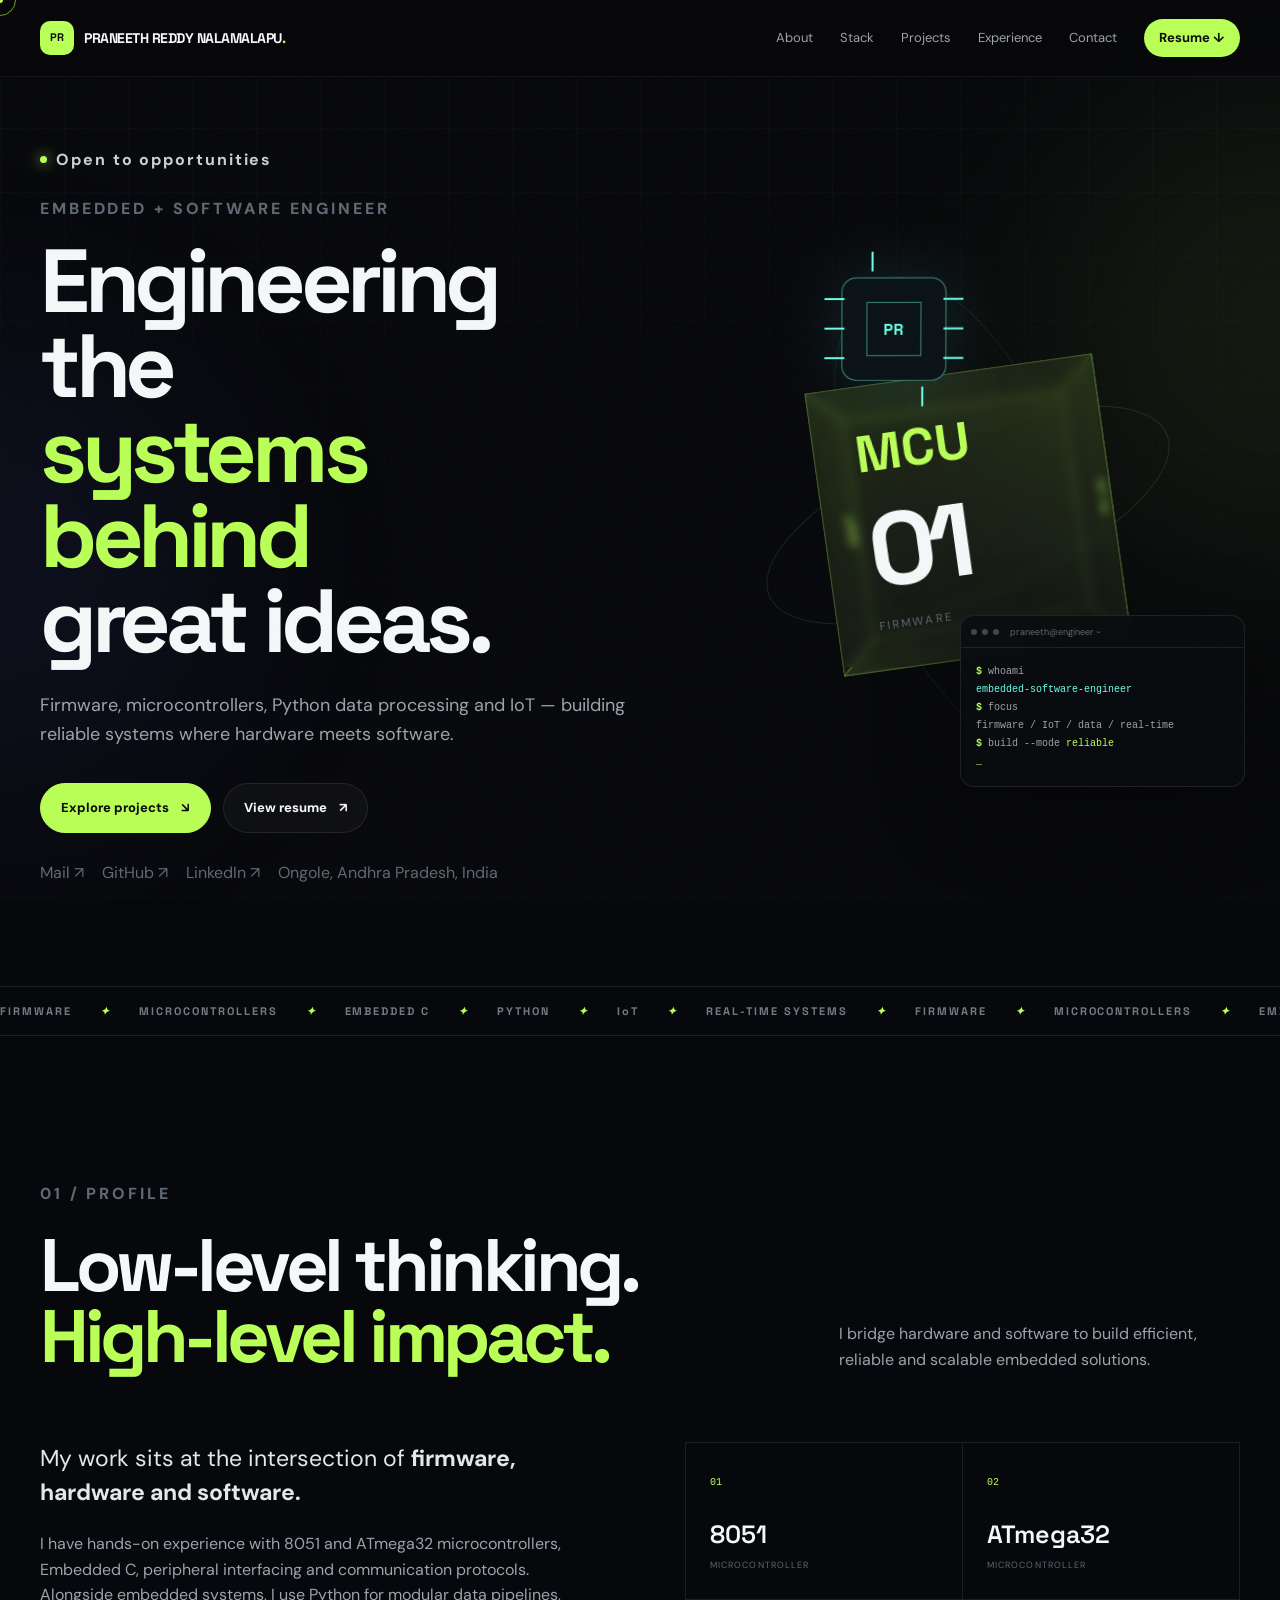
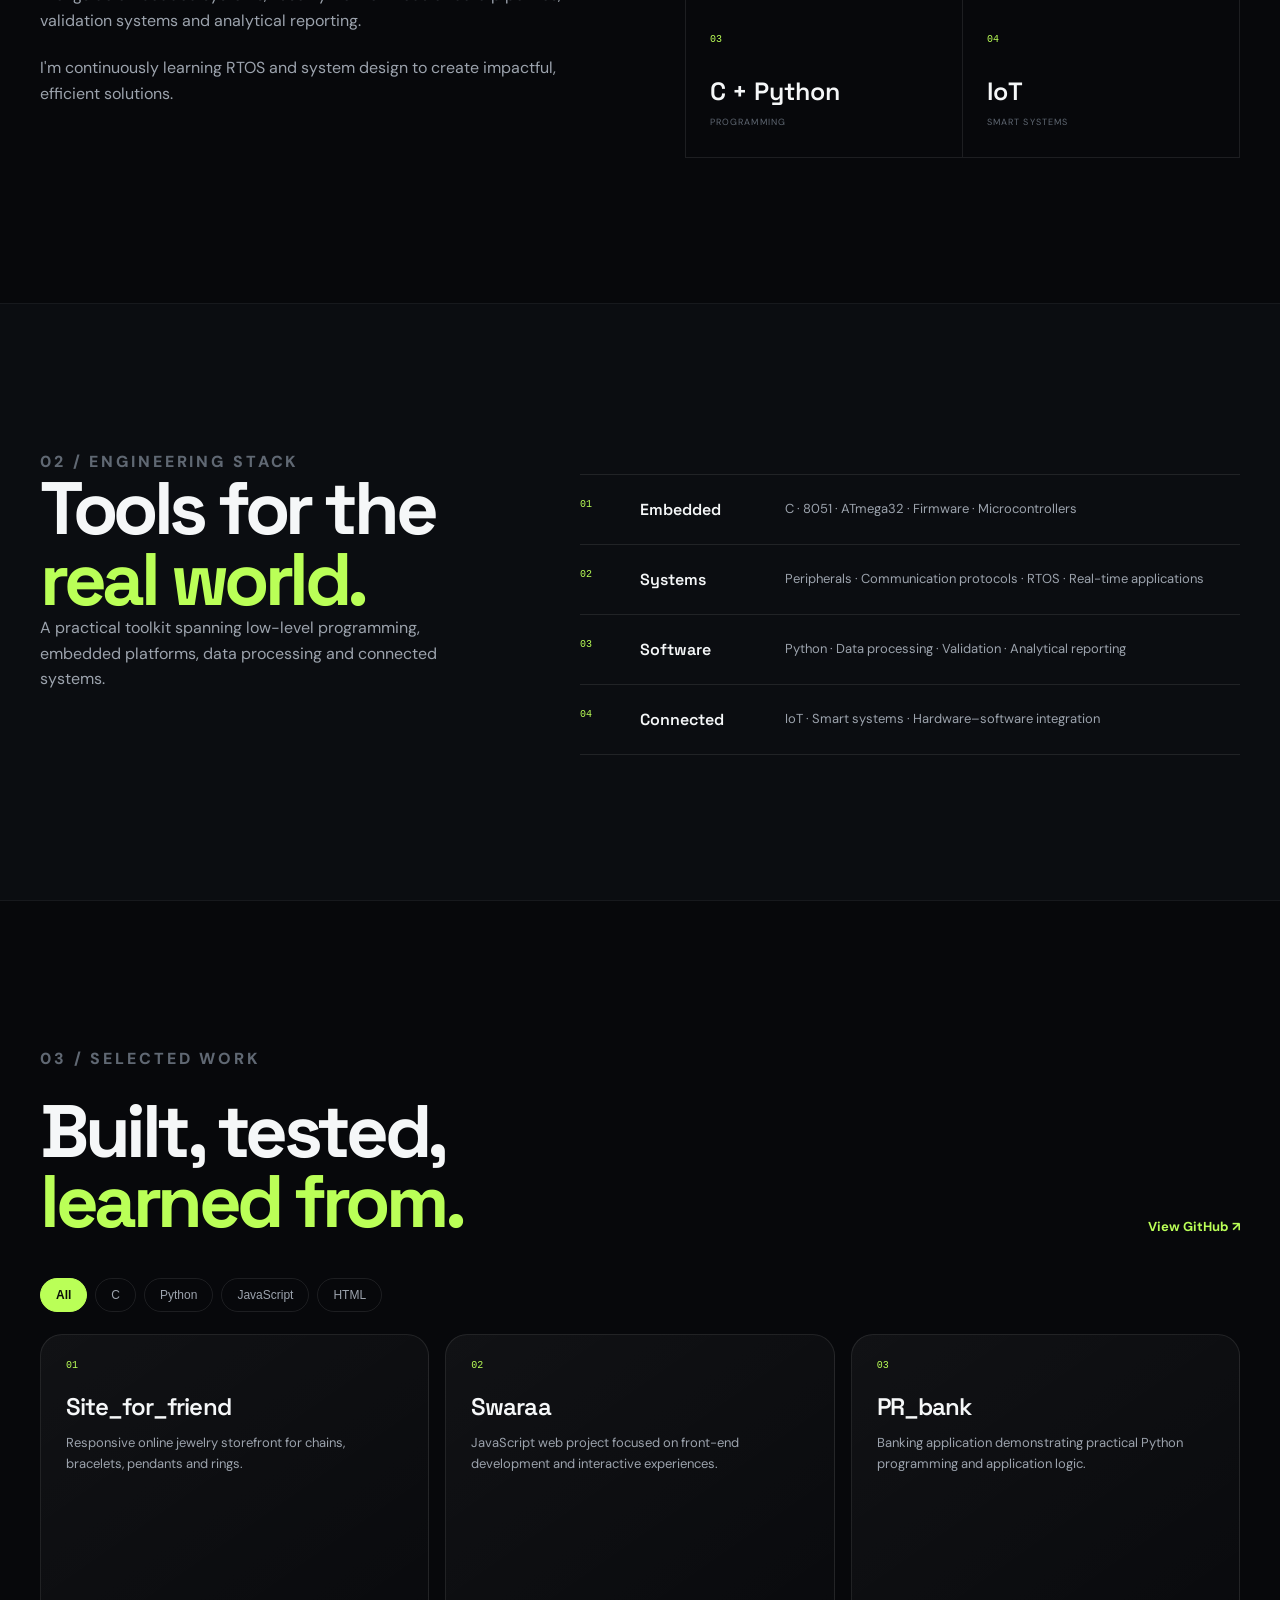
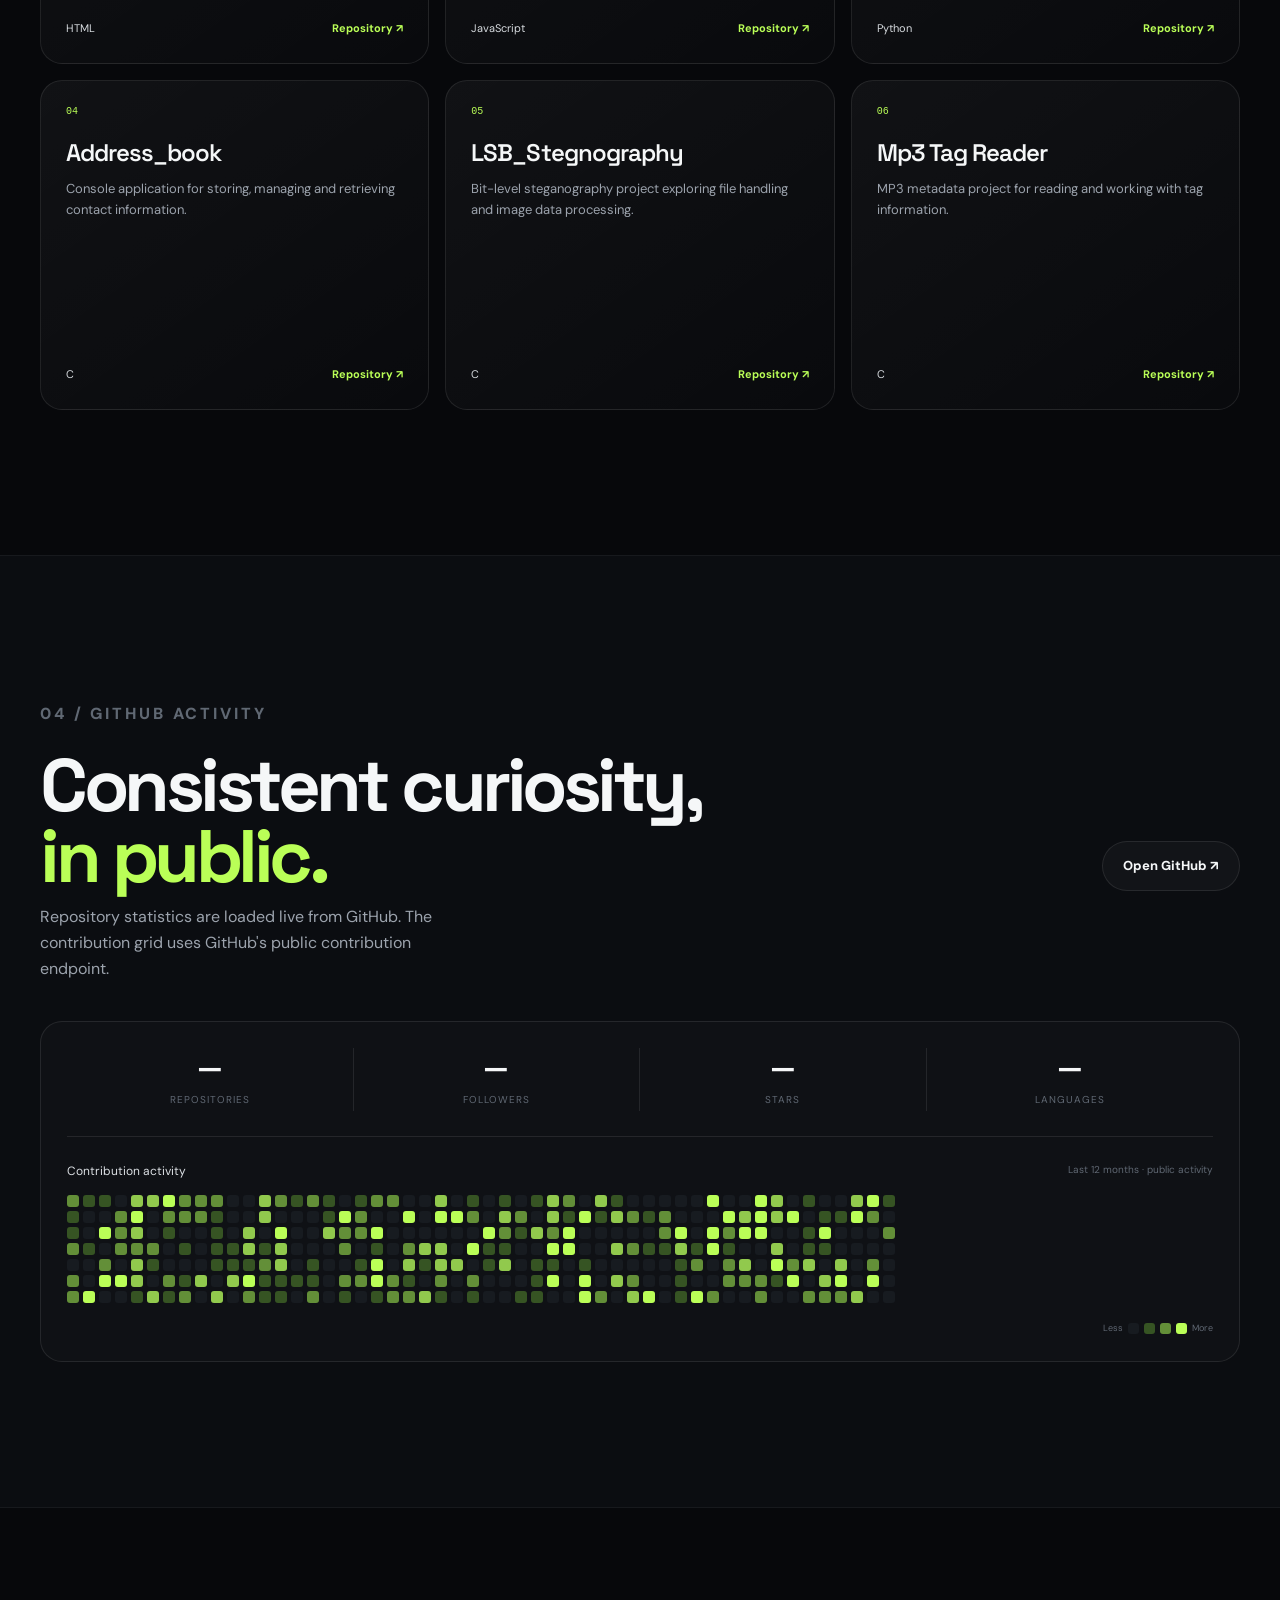
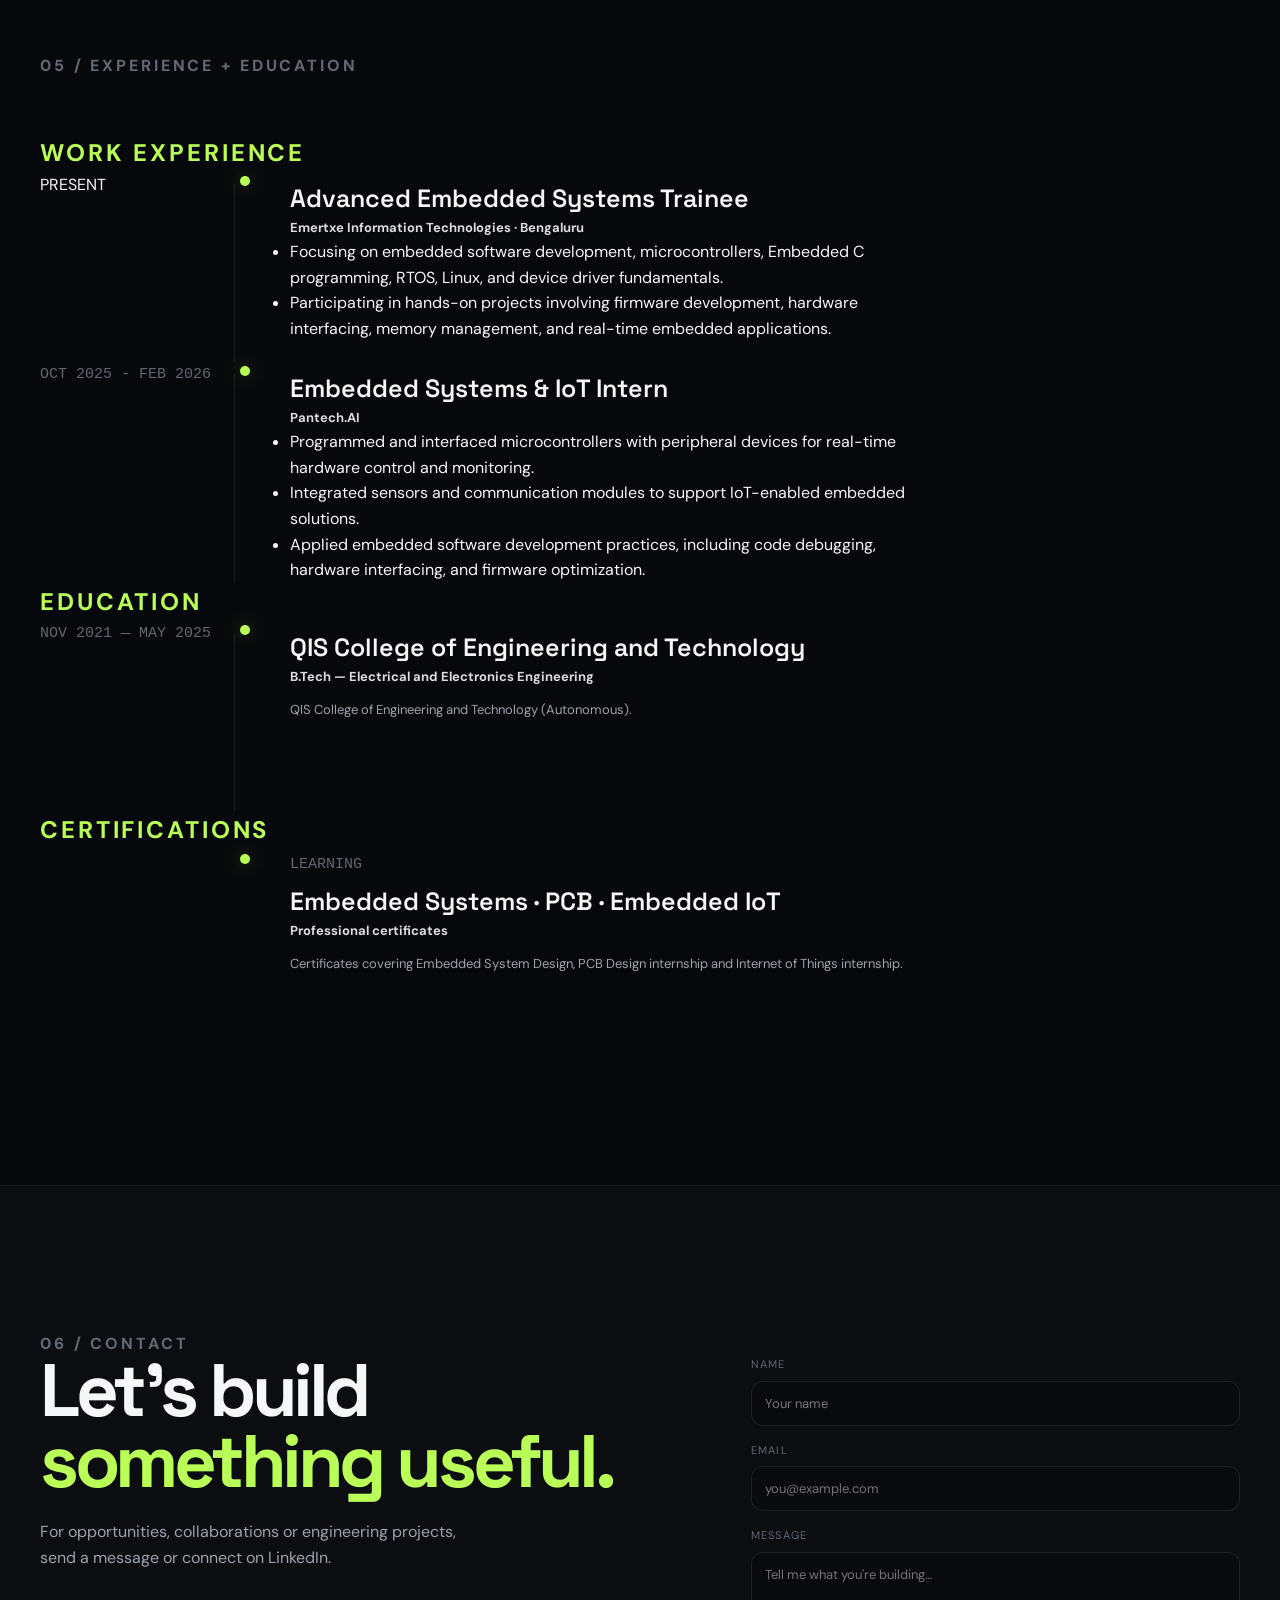
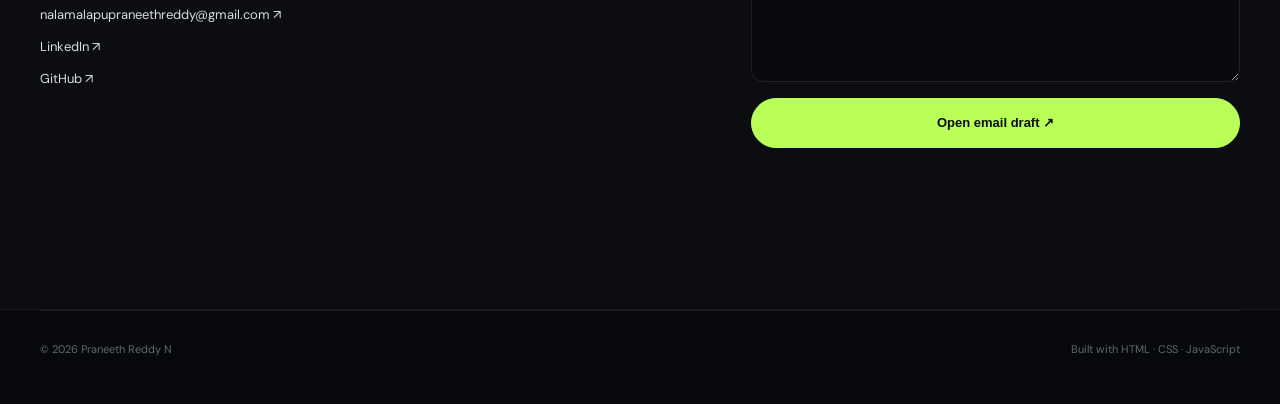
==== index.html @ 7404ae26 "Add files via upload" ====
<!doctype html>
<html lang="en">
<head>
<meta charset="utf-8"><meta name="viewport" content="width=device-width,initial-scale=1">
<meta name="description" content="Praneeth Reddy N — Embedded + Software Engineer portfolio.">
<title>Praneeth Reddy N — Embedded + Software Engineer</title>
<link rel="preconnect" href="https://fonts.googleapis.com"><link rel="preconnect" href="https://fonts.gstatic.com" crossorigin>
<link href="https://fonts.googleapis.com/css2?family=DM+Sans:wght@400;500;600;700&family=Space+Grotesk:wght@400;500;600;700&display=swap" rel="stylesheet">
<link rel="stylesheet" href="style.css">
</head>
<body>
<div id="cursor" class="cursor"></div><div id="cursor-ring" class="cursor-ring"></div><div class="noise"></div><div class="grid-bg"></div>
<div class="ambient ambient-a"></div><div class="ambient ambient-b"></div>
<header class="header"><nav class="nav shell">
<a class="logo magnetic" href="#home"><span>PR</span><b>PRANEETH REDDY NALAMALAPU<span>.</span></b></a>
<button class="menu-btn" aria-label="Toggle navigation">☰</button>
<div class="nav-links"><a href="#about">About</a><a href="#stack">Stack</a><a href="#projects">Projects</a><a href="#experience">Experience</a><a href="#contact">Contact</a><a class="nav-resume magnetic" href="praneeth_Embedded_Software_engineer_resume.pdf" download>Resume ↓</a></div>
</nav></header>

<main id="home">
<section class="hero shell">
<div class="hero-copy">
<div class="availability">
    <i></i> Open to opportunities
</div>
<div class="eyebrow">EMBEDDED + SOFTWARE ENGINEER</div>
<h1>Engineering the<br><span>systems behind</span><br>great ideas.</h1>
<p class="hero-intro">Firmware, microcontrollers, Python data processing and IoT — building reliable systems where hardware meets software.</p>
<div class="hero-actions"><a href="#projects" class="button primary magnetic">Explore projects <b>↘</b></a><a href="resume.html" class="button secondary magnetic">View resume <b>↗</b></a></div>
<div class="hero-links"><a href="mailto:praneeth.nalamalapu@gmail.com">Mail ↗</a><a href="https://github.com/praneethnalamalapu-afk" target="_blank">GitHub ↗</a><a href="https://www.linkedin.com/in/praneeth-reddy-n/" target="_blank">LinkedIn ↗</a><span>Ongole, Andhra Pradesh, India</span></div>
</div>
<div class="hero-visual"><div class="orbit orbit-1"></div><div class="orbit orbit-2"></div>
<div class="scene"><div class="cube">
<div class="face front"><span>MCU</span><strong>01</strong><small>FIRMWARE</small></div><div class="face back"></div><div class="face right"><span>C</span></div><div class="face left"><span>IoT</span></div><div class="face top"></div><div class="face bottom"></div>
</div><div class="chip"><div class="chip-core">PR</div><i></i><i></i><i></i><i></i><i></i><i></i><i></i><i></i></div></div>
<div class="terminal"><div class="terminal-head"><span></span><span></span><span></span><label>praneeth@engineer ~</label></div><div class="terminal-body"><p><b>$</b> whoami</p><p class="accent">embedded-software-engineer</p><p><b>$</b> focus</p><p>firmware / IoT / data / real-time</p><p><b>$</b> build --mode <span>reliable</span></p><div class="terminal-cursor">_</div></div></div>
</div></section>

<div class="ticker"><div class="ticker-track"><span>FIRMWARE</span><i>✦</i><span>MICROCONTROLLERS</span><i>✦</i><span>EMBEDDED C</span><i>✦</i><span>PYTHON</span><i>✦</i><span>IoT</span><i>✦</i><span>REAL-TIME SYSTEMS</span><i>✦</i><span>FIRMWARE</span><i>✦</i><span>MICROCONTROLLERS</span><i>✦</i><span>EMBEDDED C</span><i>✦</i></div></div>

<section id="about" class="section shell"><div class="section-label">01 / PROFILE</div>
<div class="split-heading"><h2>Low-level thinking.<br><em>High-level impact.</em></h2><p>I bridge hardware and software to build efficient, reliable and scalable embedded solutions.</p></div>
<div class="about-grid"><div class="about-text"><p class="big">My work sits at the intersection of <strong>firmware, hardware and software.</strong></p>
<p>I have hands-on experience with 8051 and ATmega32 microcontrollers, Embedded C, peripheral interfacing and communication protocols. Alongside embedded systems, I use Python for modular data pipelines, validation systems and analytical reporting.</p>
<p>I'm continuously learning RTOS and system design to create impactful, efficient solutions.</p></div>
<div class="fact-grid"><div><span>01</span><strong>8051</strong><small>MICROCONTROLLER</small></div><div><span>02</span><strong>ATmega32</strong><small>MICROCONTROLLER</small></div><div><span>03</span><strong>C + Python</strong><small>PROGRAMMING</small></div><div><span>04</span><strong>IoT</strong><small>SMART SYSTEMS</small></div></div></div></section>

<section id="stack" class="section dark"><div class="shell"><div class="section-label">02 / ENGINEERING STACK</div>
<div class="stack-grid"><div class="stack-copy"><h2>Tools for the<br><em>real world.</em></h2><p>A practical toolkit spanning low-level programming, embedded platforms, data processing and connected systems.</p></div>
<div class="stack-list"><div><span>01</span><b>Embedded</b><p>C · 8051 · ATmega32 · Firmware · Microcontrollers</p></div><div><span>02</span><b>Systems</b><p>Peripherals · Communication protocols · RTOS · Real-time applications</p></div><div><span>03</span><b>Software</b><p>Python · Data processing · Validation · Analytical reporting</p></div><div><span>04</span><b>Connected</b><p>IoT · Smart systems · Hardware–software integration</p></div></div></div></div></section>

<section id="projects" class="section shell"><div class="section-label">03 / SELECTED WORK</div>
<div class="project-head"><h2>Built, tested,<br><em>learned from.</em></h2><a href="https://github.com/praneethnalamalapu-afk?tab=repositories" target="_blank" class="text-link">View GitHub ↗</a></div>
<div class="filters" role="tablist"><button class="filter active" data-filter="all">All</button><button class="filter" data-filter="C">C</button><button class="filter" data-filter="Python">Python</button><button class="filter" data-filter="JavaScript">JavaScript</button><button class="filter" data-filter="HTML">HTML</button></div>
<div id="projects-grid" class="projects-grid"></div></section>

<section id="github" class="section dark"><div class="shell"><div class="section-label">04 / GITHUB ACTIVITY</div>
<div class="github-head"><div><h2>Consistent curiosity,<br><em>in public.</em></h2><p>Repository statistics are loaded live from GitHub. The contribution grid uses GitHub's public contribution endpoint.</p></div><a class="button secondary" href="https://github.com/praneethnalamalapu-afk" target="_blank">Open GitHub ↗</a></div>
<div class="github-card"><div class="github-stats"><div><strong id="gh-repos">—</strong><span>Repositories</span></div><div><strong id="gh-followers">—</strong><span>Followers</span></div><div><strong id="gh-stars">—</strong><span>Stars</span></div><div><strong id="gh-languages">—</strong><span>Languages</span></div></div>
<div class="contrib-title"><span>Contribution activity</span><small id="contrib-range">Loading…</small></div><div id="contrib-grid" class="contrib-grid" aria-label="GitHub contribution activity"></div>
<div class="legend"><span>Less</span><i></i><i></i><i></i><i></i><span>More</span></div></div></div></section>

<section id="experience" class="section shell"><div class="section-label">05 / EXPERIENCE + EDUCATION</div><div class="timeline">
    <div class="tag"><h2>WORK EXPERIENCE</h2></div>
    <article class="timeline-item">
          <div class="date">PRESENT</div>
          <div class="timeline-dot"></div>
          <div>
            <h3>Advanced Embedded Systems Trainee</h3>
            <h4>Emertxe Information Technologies <b>· Bengaluru</b></h4>
            <ul>
              <li>Focusing on embedded software development, microcontrollers, Embedded C programming, RTOS, Linux, and device driver fundamentals.</li>
              <li>Participating in hands-on projects involving firmware development, hardware interfacing, memory management, and real-time embedded applications.</li>
            </ul>
          </div>
        </article>

        <article class="timeline-item">
          <div class="time">OCT 2025 - <span>FEB 2026</div>
          <div class="timeline-dot"></div>
          <div>
            <h3>Embedded Systems &amp; IoT Intern</h3>
            <h4>Pantech.AI</h4>
            <ul>
              <li>Programmed and interfaced microcontrollers with peripheral devices for real-time hardware control and monitoring.</li>
              <li>Integrated sensors and communication modules to support IoT-enabled embedded solutions.</li>
              <li>Applied embedded software development practices, including code debugging, hardware interfacing, and firmware optimization.</li>
            </ul>
          </div>
        </article>
<div class="tag"><h2>EDUCATION</h2></div>
<article class="timeline-item"><div class="time">NOV 2021 — MAY 2025</div><div class="timeline-dot"></div><div><span class="tag"></span><h3>QIS College of Engineering and Technology</h3><h4>B.Tech — Electrical and Electronics Engineering</h4><p>QIS College of Engineering and Technology (Autonomous).</p></div></article>
<div class="tag"><h2>CERTIFICATIONS</h2></div>
<article class="timeline-item"><div class="time"></div><div class="timeline-dot"></div><div><span class="time">LEARNING</span><h3>Embedded Systems · PCB · Embedded IoT</h3><h4>Professional certificates</h4><p>Certificates covering Embedded System Design, PCB Design internship and Internet of Things internship.</p></div></article>
</div></section>

<section id="contact" class="section dark contact-section"><div class="shell"><div class="section-label">06 / CONTACT</div>
<div class="contact-grid"><div><h2>Let's build<br><em>something useful.</em></h2><p>For opportunities, collaborations or engineering projects, send a message or connect on LinkedIn.</p>
<div class="contact-links"><a href="mailto:praneeth.nalamalapu@gmail.com">nalamalapupraneethreddy@gmail.com ↗</a><a href="https://www.linkedin.com/in/praneeth-reddy-n/" target="_blank">LinkedIn ↗</a><a href="https://github.com/praneethnalamalapu-afk" target="_blank">GitHub ↗</a></div></div>
<form id="contact-form" class="contact-form"><label>Name<input required name="name" placeholder="Your name"></label><label>Email<input required type="email" name="email" placeholder="you@example.com"></label><label>Message<textarea required name="message" rows="6" placeholder="Tell me what you're building…"></textarea></label><button class="button primary" type="submit">Open email draft ↗</button><p id="form-status" class="form-status"></p></form></div></div></section>
</main>
<footer class="footer shell"><span>© <span id="year"></span> Praneeth Reddy N</span><span>Built with HTML · CSS · JavaScript</span></footer>
<script src="script.js"></script>
</body></html>
---- style.css ----
:root{--bg:#07080b;--panel:#0e1014;--panel2:#12151b;--text:#f5f7f8;--muted:#9ca3ad;--dim:#606873;--line:rgba(255,255,255,.09);--lime:#baff57;--cyan:#6fffe9;--max:1200px}
*{box-sizing:border-box;margin:0;padding:0}html{scroll-behavior:smooth}body{background:var(--bg);color:var(--text);font-family:"DM Sans",sans-serif;line-height:1.6;overflow-x:hidden}a{color:inherit;text-decoration:none}.shell{width:min(var(--max),calc(100% - 48px));margin:auto}.noise{position:fixed;inset:0;z-index:10;pointer-events:none;opacity:.025;background-image:url("data:image/svg+xml,%3Csvg xmlns='http://www.w3.org/2000/svg' width='180' height='180'%3E%3Cfilter id='n'%3E%3CfeTurbulence type='fractalNoise' baseFrequency='.8' numOctaves='4'/%3E%3C/filter%3E%3Crect width='100%25' height='100%25' filter='url(%23n)'/%3E%3C/svg%3E")}.grid-bg{position:fixed;inset:0;z-index:-3;background-image:linear-gradient(rgba(255,255,255,.025) 1px,transparent 1px),linear-gradient(90deg,rgba(255,255,255,.025) 1px,transparent 1px);background-size:64px 64px;mask-image:linear-gradient(to bottom,#000,transparent 90%)}.ambient{position:fixed;width:480px;height:480px;border-radius:50%;filter:blur(120px);opacity:.07;z-index:-2}.ambient-a{background:var(--lime);right:-240px;top:10%}.ambient-b{background:#5872ff;left:-250px;bottom:10%}
.cursor,.cursor-ring{position:fixed;pointer-events:none;z-index:1000;border-radius:50%;transform:translate(-50%,-50%);display:none}.cursor{width:6px;height:6px;background:var(--lime)}.cursor-ring{width:32px;height:32px;border:1px solid rgba(186,255,87,.6);transition:width .2s,height .2s}.cursor-ring.big{width:58px;height:58px;background:rgba(186,255,87,.06)}
.header{position:fixed;z-index:90;top:0;width:100%;background:rgba(7,8,11,.72);backdrop-filter:blur(18px);border-bottom:1px solid rgba(255,255,255,.06)}.nav{height:76px;display:flex;align-items:center;justify-content:space-between}.logo{display:flex;align-items:center;gap:10px;font-family:"Space Grotesk";letter-spacing:-.03em}.logo span{display:grid;place-items:center;width:34px;height:34px;border-radius:10px;background:var(--lime);color:#0b0d08;font-size:11px;font-weight:800}.logo b{font-size:14px}.logo b span{display:inline;background:none;color:var(--lime);font-size:inherit;width:auto;height:auto}.nav-links{display:flex;align-items:center;gap:27px;color:var(--muted);font-size:13px}.nav-links a:hover{color:var(--text)}.nav-resume{background:var(--lime);color:#0b0d08!important;border-radius:999px;padding:9px 15px;font-weight:700}.menu-btn{display:none;background:none;border:0;color:#fff;font-size:23px}
.hero{min-height:900px;padding-top:145px;padding-bottom:100px;display:grid;grid-template-columns:1.05fr .95fr;gap:55px;align-items:center}.availability{display:inline-flex;align-items:center;gap:9px;color:#cbd1d6;font-size:16px;font-weight:700;letter-spacing:.12em;margin-bottom:24px}.availability i{width:7px;height:7px;border-radius:50%;background:var(--lime);box-shadow:0 0 14px var(--lime)}.eyebrow,.section-label,.tag{font-size:16px;letter-spacing:.18em;font-weight:800;color:var(--dim)}.hero h1,.split-heading h2,.stack-copy h2,.project-head h2,.github-head h2,.contact-grid h2{font-family:"Space Grotesk";line-height:.95;letter-spacing:-.06em}.hero h1{font-size:clamp(55px,7vw,91px);margin-top:17px}.hero h1 span{color:var(--lime)}.hero-intro{max-width:630px;margin-top:27px;color:var(--muted);font-size:18px}.hero-actions{display:flex;gap:12px;margin-top:34px}.button{min-height:50px;padding:0 20px;border-radius:999px;border:1px solid var(--line);display:inline-flex;align-items:center;justify-content:center;gap:12px;font-size:13px;font-weight:800;transition:.2s}.button:hover{transform:translateY(-3px)}.button.primary{background:var(--lime);border-color:var(--lime);color:#0a0d08}.button.secondary{background:rgba(255,255,255,.03)}.hero-links{display:flex;gap:18px;margin-top:27px;color:var(--dim);font-size:16px}.hero-links a:hover{color:var(--lime)}
.hero-visual{height:560px;position:relative;display:grid;place-items:center}.scene{width:340px;height:340px;position:relative;perspective:900px;transform:rotate(-8deg) rotateX(10deg)}.cube{position:absolute;inset:45px;transform-style:preserve-3d;animation:float 7s ease-in-out infinite}.face{position:absolute;width:250px;height:250px;border:1px solid rgba(186,255,87,.28);background:linear-gradient(145deg,rgba(186,255,87,.08),rgba(255,255,255,.015));display:flex;flex-direction:column;justify-content:center;padding:35px;backdrop-filter:blur(4px);box-shadow:inset 0 0 60px rgba(186,255,87,.025)}.front{transform:translateZ(125px)}.back{transform:rotateY(180deg) translateZ(125px)}.right{transform:rotateY(90deg) translateZ(125px)}.left{transform:rotateY(-90deg) translateZ(125px)}.top{transform:rotateX(90deg) translateZ(125px)}.bottom{transform:rotateX(-90deg) translateZ(125px)}.face span{font:700 45px "Space Grotesk";color:var(--lime)}.face strong{font:700 90px "Space Grotesk";letter-spacing:-.08em}.face small{font-size:10px;letter-spacing:.2em;color:var(--dim)}.chip{position:absolute;width:105px;height:105px;border-radius:15px;border:1px solid rgba(111,255,233,.5);background:#0a1215;box-shadow:0 0 70px rgba(111,255,233,.12);display:grid;place-items:center;transform:translate(70px,-80px) rotate(8deg);animation:chipFloat 5s ease-in-out infinite}.chip-core{width:55px;height:55px;border:1px solid rgba(111,255,233,.5);display:grid;place-items:center;font:700 16px "Space Grotesk";color:var(--cyan)}.chip i{position:absolute;width:20px;height:2px;background:var(--cyan)}.chip i:nth-child(2){left:-18px;top:20px}.chip i:nth-child(3){left:-18px;top:50px}.chip i:nth-child(4){left:-18px;top:80px}.chip i:nth-child(5){right:-18px;top:20px}.chip i:nth-child(6){right:-18px;top:50px}.chip i:nth-child(7){right:-18px;top:80px}.chip i:nth-child(8){top:-18px;left:20px;transform:rotate(90deg)}.chip i:nth-child(9){bottom:-18px;left:70px;transform:rotate(90deg)}.orbit{position:absolute;border:1px solid rgba(186,255,87,.12);border-radius:50%;width:430px;height:160px;transform:rotate(-22deg)}.orbit-2{width:500px;height:220px;transform:rotate(70deg);border-color:rgba(111,255,233,.08)}.terminal{position:absolute;right:-5px;bottom:8px;width:285px;background:rgba(9,11,14,.88);border:1px solid var(--line);border-radius:14px;box-shadow:0 25px 80px rgba(0,0,0,.4);overflow:hidden;backdrop-filter:blur(15px)}.terminal-head{height:32px;display:flex;align-items:center;gap:5px;padding:0 10px;border-bottom:1px solid var(--line);font-size:9px;color:var(--dim)}.terminal-head span{width:6px;height:6px;border-radius:50%;background:#444}.terminal-head label{margin-left:6px}.terminal-body{padding:15px;font:10px/1.8 ui-monospace,monospace;color:#9aa4aa}.terminal-body b{color:var(--lime)}.terminal-body .accent{color:var(--cyan)}.terminal-body span{color:var(--lime)}.terminal-cursor{color:var(--lime);animation:blink 1s infinite}
.ticker{overflow:hidden;border-block:1px solid var(--line);white-space:nowrap}.ticker-track{display:flex;width:max-content;gap:28px;padding:17px 0;animation:marquee 27s linear infinite;font:700 11px "Space Grotesk";letter-spacing:.18em;color:#747c85}.ticker-track i{color:var(--lime)}
.section{padding:145px 0}.dark{background:#0b0d11;border-block:1px solid rgba(255,255,255,.05)}.split-heading{display:grid;grid-template-columns:1fr .55fr;gap:70px;align-items:end;margin:25px 0 70px}.split-heading h2,.stack-copy h2,.project-head h2,.github-head h2,.contact-grid h2{font-size:clamp(48px,5.8vw,76px)}em{font-style:normal;color:var(--lime)}.split-heading p,.stack-copy p,.github-head p,.contact-grid>div>p{color:var(--muted);max-width:440px}.about-grid{display:grid;grid-template-columns:1fr 1fr;gap:90px}.about-text{max-width:620px;color:var(--muted);font-size:16px}.about-text p{margin-bottom:22px}.about-text .big{font-size:23px;color:#e4e7ea;line-height:1.45}.fact-grid{display:grid;grid-template-columns:1fr 1fr;border-top:1px solid var(--line);border-left:1px solid var(--line)}.fact-grid div{min-height:150px;padding:24px;border-right:1px solid var(--line);border-bottom:1px solid var(--line)}.fact-grid span{color:var(--lime);font:10px ui-monospace,monospace}.fact-grid strong{display:block;font:600 25px "Space Grotesk";margin-top:25px}.fact-grid small{color:var(--dim);font-size:9px;letter-spacing:.12em}
.stack-grid{display:grid;grid-template-columns:.8fr 1.2fr;gap:100px}.stack-list>div{display:grid;grid-template-columns:45px 130px 1fr;gap:15px;align-items:start;padding:24px 0;border-bottom:1px solid var(--line)}.stack-list>div:first-child{border-top:1px solid var(--line)}.stack-list span{color:var(--lime);font:10px ui-monospace,monospace}.stack-list b{font:600 16px "Space Grotesk"}.stack-list p{color:var(--muted);font-size:13px}
.project-head,.github-head{display:flex;justify-content:space-between;align-items:end;gap:30px;margin:25px 0 40px}.text-link{color:var(--lime);font-weight:700;font-size:13px}.filters{display:flex;gap:8px;margin-bottom:22px}.filter{border:1px solid var(--line);background:transparent;color:var(--muted);padding:9px 15px;border-radius:999px;cursor:pointer;font-size:12px}.filter.active,.filter:hover{background:var(--lime);border-color:var(--lime);color:#0a0d08;font-weight:700}.projects-grid{display:grid;grid-template-columns:repeat(3,1fr);gap:16px}.project-card{min-height:330px;border:1px solid var(--line);border-radius:22px;padding:25px;background:linear-gradient(145deg,rgba(255,255,255,.045),rgba(255,255,255,.01));display:flex;flex-direction:column;position:relative;overflow:hidden;transition:.25s}.project-card:before{content:"";position:absolute;width:160px;height:160px;border-radius:50%;background:var(--lime);filter:blur(80px);opacity:0;right:-100px;top:-100px;transition:.3s}.project-card:hover{transform:translateY(-6px);border-color:rgba(186,255,87,.3)}.project-card:hover:before{opacity:.1}.project-card .num{color:var(--lime);font:10px ui-monospace,monospace}.project-card h3{font:600 24px "Space Grotesk";letter-spacing:-.04em;margin-top:20px;text-transform:capitalize}.project-card p{color:var(--muted);font-size:13px;margin-top:11px;flex:1}.project-foot{display:flex;justify-content:space-between;align-items:center;margin-top:24px}.lang{font-size:11px;color:#d8dce0}.repo{color:var(--lime);font-size:11px;font-weight:700}
.github-head{align-items:center}.github-head p{margin-top:12px}.github-card{border:1px solid var(--line);border-radius:22px;padding:26px;background:rgba(255,255,255,.02)}.github-stats{display:grid;grid-template-columns:repeat(4,1fr);border-bottom:1px solid var(--line);padding-bottom:25px;margin-bottom:25px}.github-stats div{text-align:center;border-right:1px solid var(--line)}.github-stats div:last-child{border:0}.github-stats strong{display:block;font:700 29px "Space Grotesk"}.github-stats span{font-size:10px;color:var(--dim);text-transform:uppercase;letter-spacing:.1em}.contrib-title{display:flex;justify-content:space-between;color:#dce0e4;font-size:12px;margin-bottom:14px}.contrib-title small{color:var(--dim)}.contrib-grid{display:grid;grid-auto-flow:column;grid-template-rows:repeat(7,12px);grid-auto-columns:12px;gap:4px;overflow:auto;padding-bottom:5px}.cell{width:12px;height:12px;border-radius:3px;background:#171b20}.cell.l1{background:#365423}.cell.l2{background:#638f38}.cell.l3{background:#91c94d}.cell.l4{background:var(--lime)}.legend{display:flex;justify-content:flex-end;align-items:center;gap:5px;margin-top:13px;color:var(--dim);font-size:9px}.legend i{width:11px;height:11px;border-radius:3px;background:#171b20}.legend i:nth-of-type(2){background:#365423}.legend i:nth-of-type(3){background:#638f38}.legend i:nth-of-type(4){background:var(--lime)}
.timeline{max-width:900px;margin-top:55px}.timeline-item{display:grid;grid-template-columns:180px 30px 1fr;gap:20px;min-height:190px;position:relative}.timeline-item:not(:last-child):after{content:"";position:absolute;left:194px;top:12px;bottom:0;width:1px;background:var(--line)}.time{color:var(--dim);font:15px ui-monospace,monospace;padding-top:4px}.timeline-dot{width:10px;height:10px;border-radius:50%;background:var(--lime);box-shadow:0 0 18px rgba(186,255,87,.35);z-index:1;margin-top:4px}.tag{color:var(--lime)}.timeline-item h3{font:600 25px "Space Grotesk";margin-top:10px}.timeline-item h4{font-size:13px;color:#d9dde1;margin-top:4px}.timeline-item p{color:var(--muted);font-size:13px;max-width:620px;margin-top:12px}
.contact-grid{display:grid;grid-template-columns:1fr .8fr;gap:100px;align-items:start}.contact-grid>div>p{margin-top:22px}.contact-links{display:flex;flex-direction:column;gap:11px;margin-top:35px;color:#d9dde1;font-size:13px}.contact-links a:hover{color:var(--lime)}.contact-form{display:flex;flex-direction:column;gap:16px}.contact-form label{font-size:11px;color:var(--dim);text-transform:uppercase;letter-spacing:.1em}.contact-form input,.contact-form textarea{display:block;width:100%;margin-top:7px;background:#080a0d;border:1px solid var(--line);border-radius:12px;padding:13px;color:#fff;outline:0;font:13px "DM Sans"}.contact-form input:focus,.contact-form textarea:focus{border-color:rgba(186,255,87,.45)}.form-status{font-size:11px;color:var(--lime)}.footer{padding:30px 0 45px;display:flex;justify-content:space-between;color:var(--dim);font-size:11px;border-top:1px solid var(--line)}
@keyframes float{50%{transform:rotateY(18deg) rotateX(-10deg) translateY(-18px)}}@keyframes chipFloat{50%{transform:translate(75px,-98px) rotate(12deg)}}@keyframes marquee{to{transform:translateX(-50%)}}@keyframes blink{50%{opacity:0}}
@media (pointer:fine){.cursor,.cursor-ring{display:block}}@media(max-width:900px){.hero{grid-template-columns:1fr;min-height:auto;padding-top:125px}.hero-visual{margin-top:20px}.about-grid,.stack-grid,.contact-grid{grid-template-columns:1fr;gap:55px}.projects-grid{grid-template-columns:repeat(2,1fr)}.split-heading{grid-template-columns:1fr;gap:25px}.nav-links{gap:16px}}
@media(max-width:680px){.shell{width:calc(100% - 32px)}.menu-btn{display:block}.nav-links{position:fixed;top:76px;left:0;right:0;padding:24px 20px 30px;background:rgba(7,8,11,.98);border-bottom:1px solid var(--line);display:flex;flex-direction:column;align-items:flex-start;transform:translateY(-150%);transition:.3s}.nav-links.open{transform:translateY(0)}.nav-resume{width:100%;text-align:center}.hero h1{font-size:50px}.hero-intro{font-size:16px}.hero-actions{flex-direction:column}.button{width:100%}.hero-visual{height:460px;transform:scale(.8);margin-inline:-45px}.terminal{right:0;bottom:0}.section{padding:95px 0}.projects-grid{grid-template-columns:1fr}.project-head,.github-head{display:block}.project-head .text-link,.github-head .button{display:inline-flex;margin-top:22px}.github-stats{grid-template-columns:repeat(2,1fr);gap:20px}.github-stats div:nth-child(2){border:0}.timeline-item{grid-template-columns:1fr 20px 2fr;gap:10px}.timeline-item:not(:last-child):after{left:calc(100% - 11px)}.timeline-item h3{font-size:20px}.contact-grid{gap:45px}.footer{flex-direction:column;gap:7px}.fact-grid strong{font-size:20px}}

.resume{max-width:900px;padding:70px 0}.resume header{display:flex;justify-content:space-between;gap:30px;align-items:start;border-bottom:1px solid var(--line);padding:30px 0 35px}.resume h1{font:700 58px "Space Grotesk";letter-spacing:-.06em;margin:10px 0}.resume header p{color:var(--muted);max-width:650px}.resume section{padding:28px 0;border-bottom:1px solid var(--line)}.resume section h2{font:700 12px "Space Grotesk";letter-spacing:.16em;color:var(--lime);text-transform:uppercase;margin-bottom:13px}.resume section h3{font:600 20px "Space Grotesk"}.resume section p,.resume li{color:#c7cbd0;font-size:14px}.resume ul{padding-left:18px}@media print{body{background:white;color:#111}.noise,.grid-bg,.ambient,.header,.cursor,.cursor-ring{display:none}.resume{width:90%;padding:20px}.resume header{color:#111}.resume header p,.resume section p,.resume li{color:#333}.resume .text-link,.resume .button{display:none}.resume section{border-color:#ddd}.resume section h2{color:#222}}
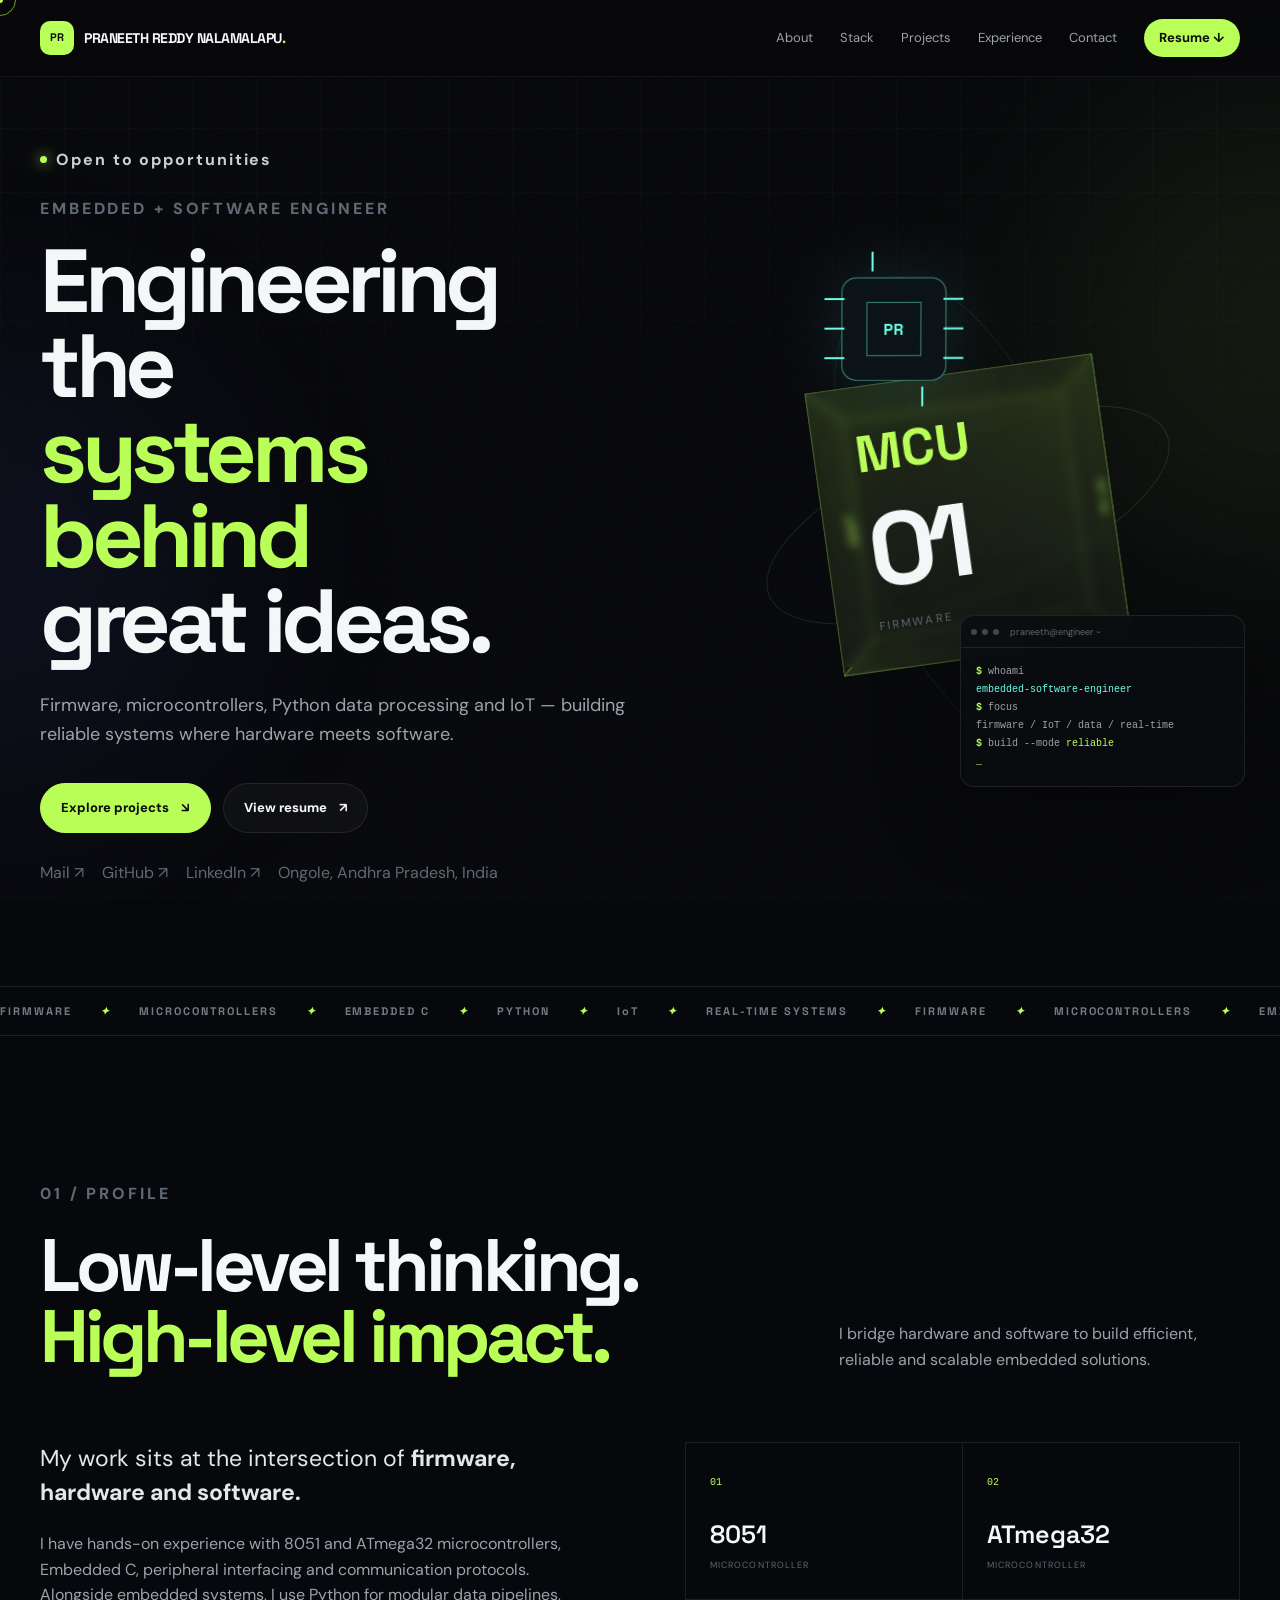
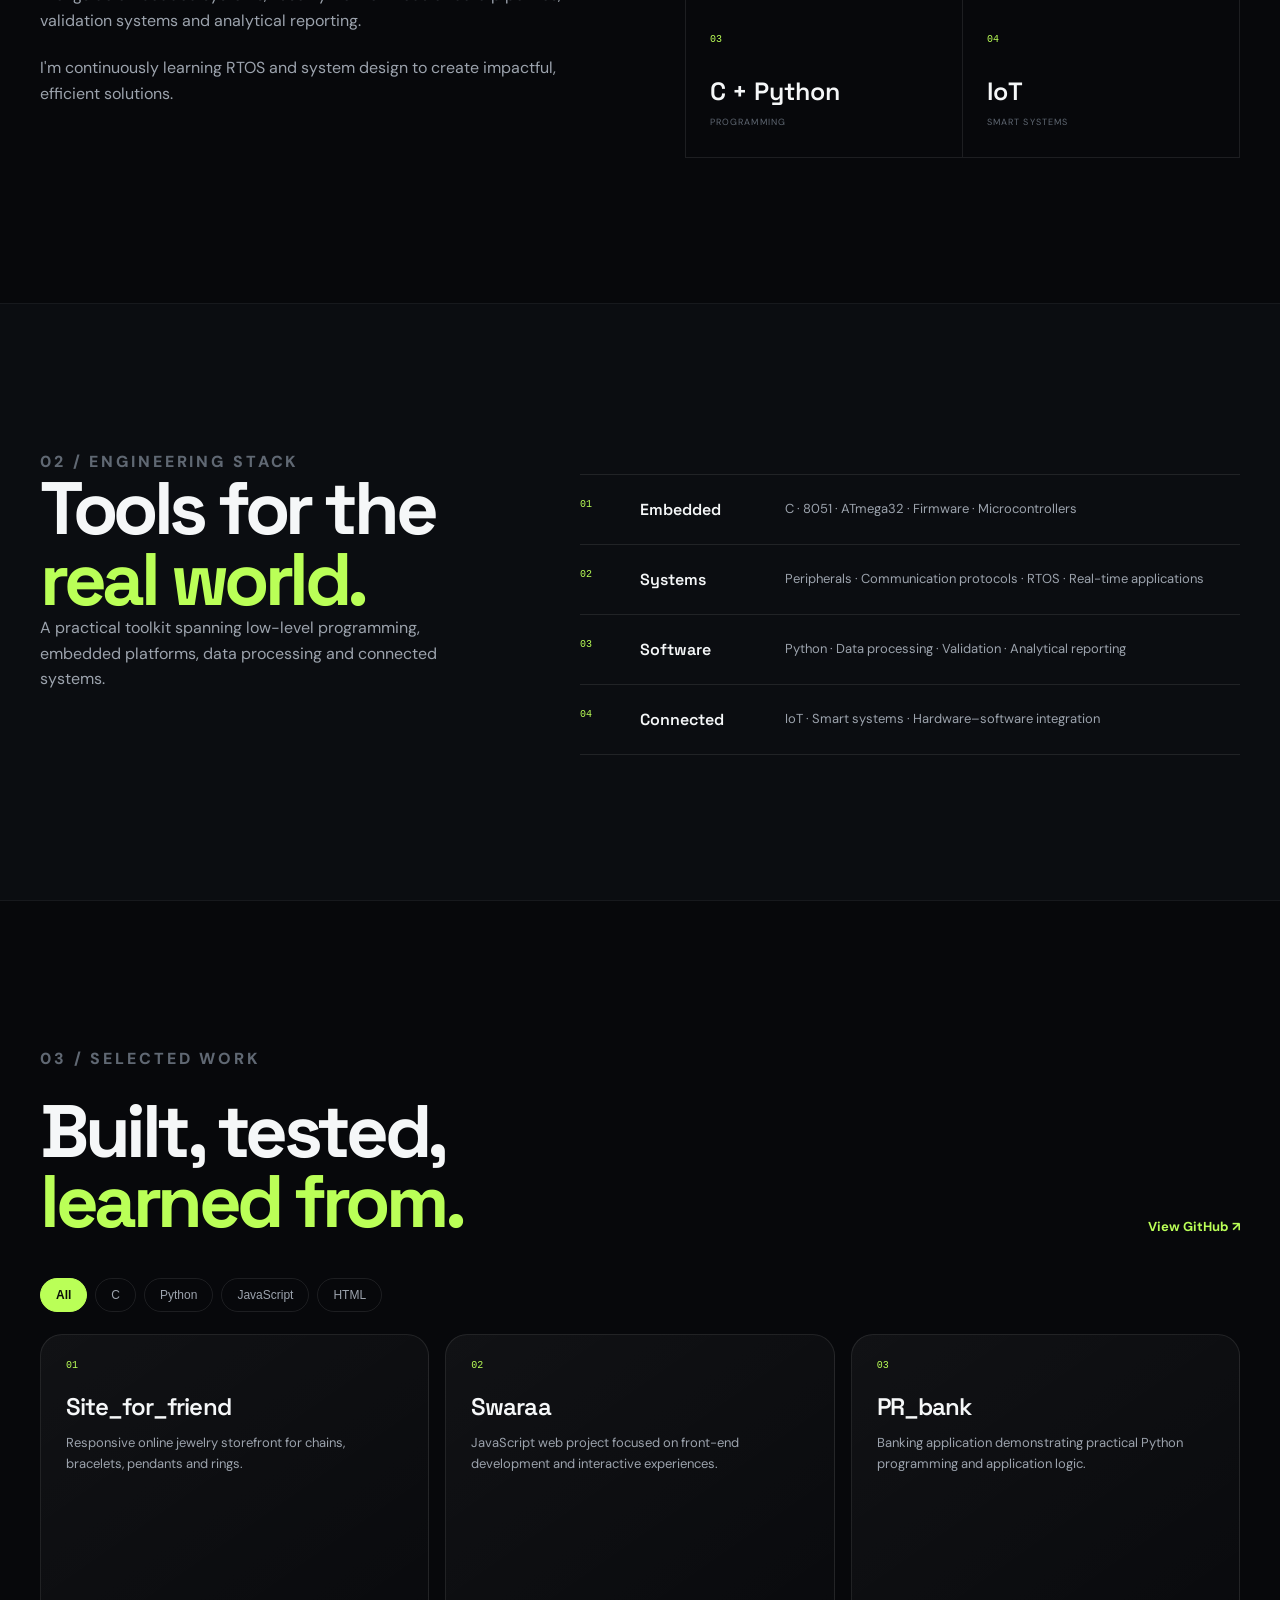
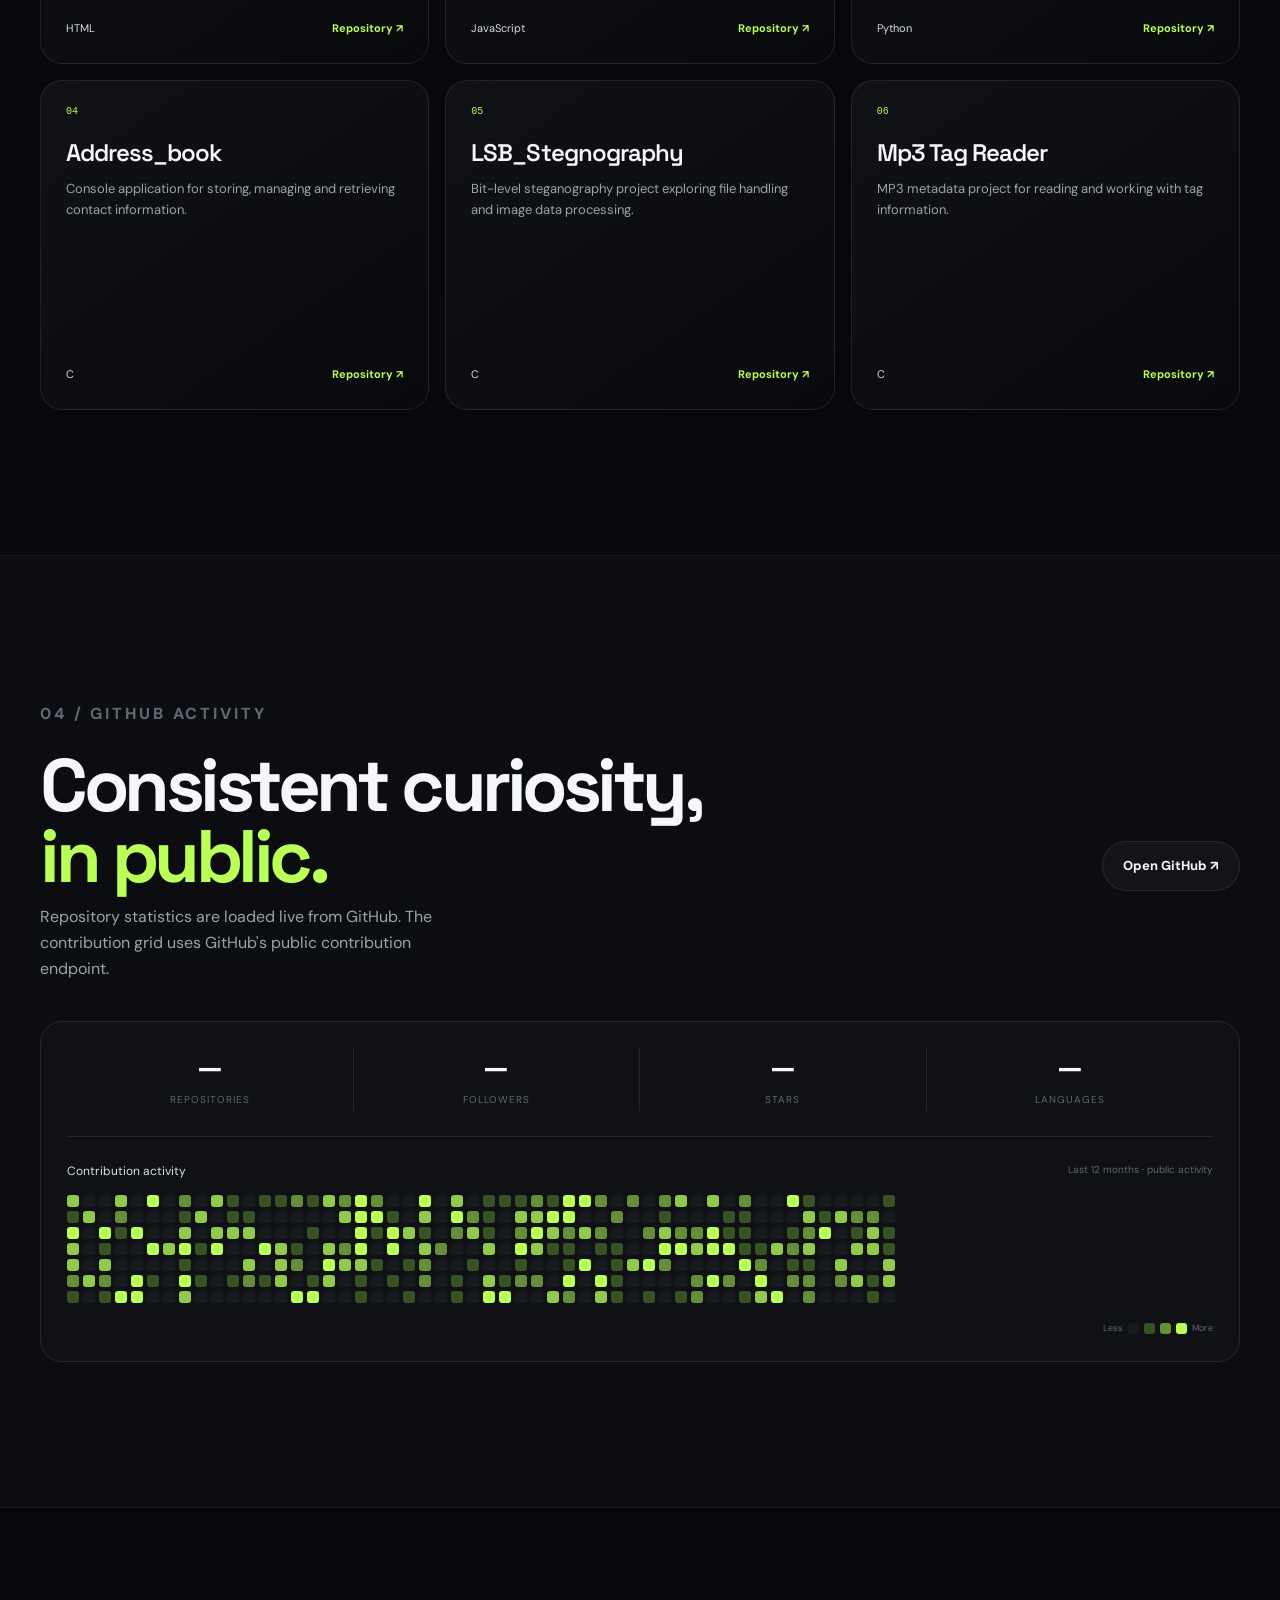
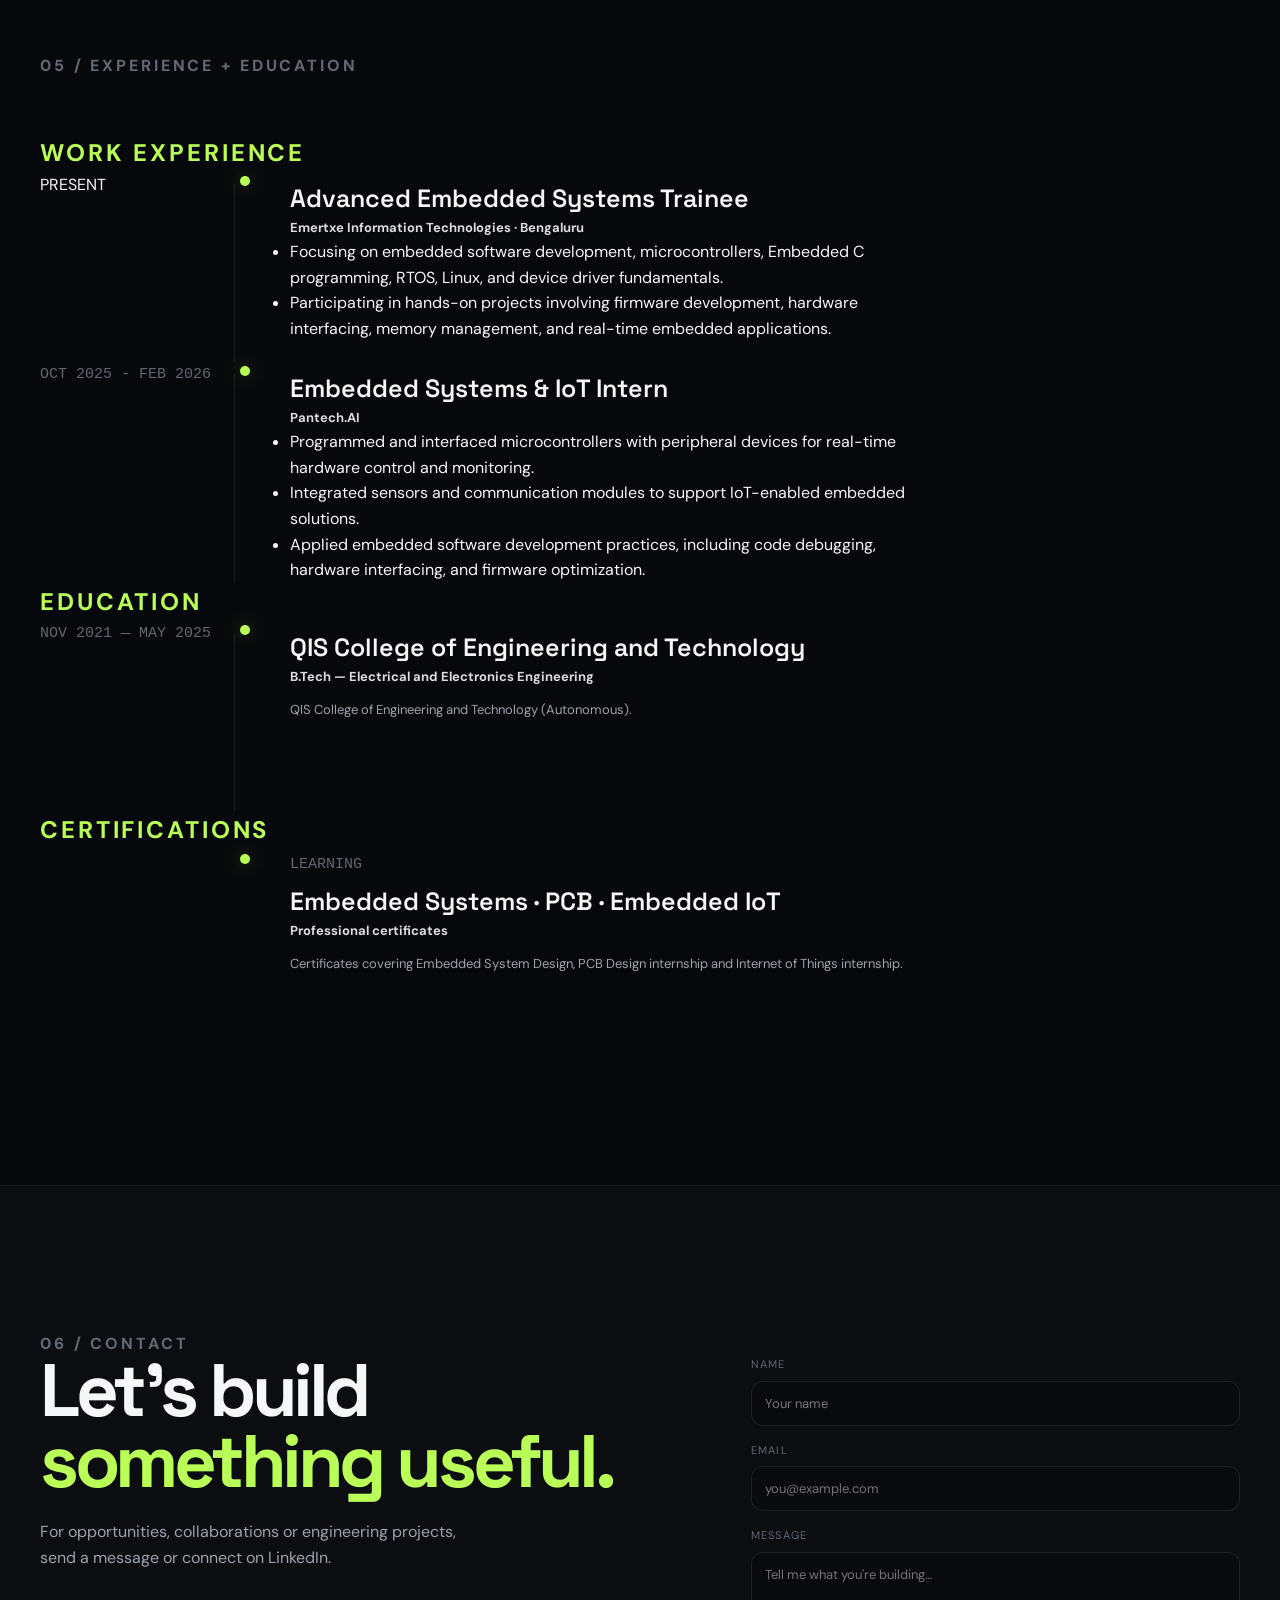
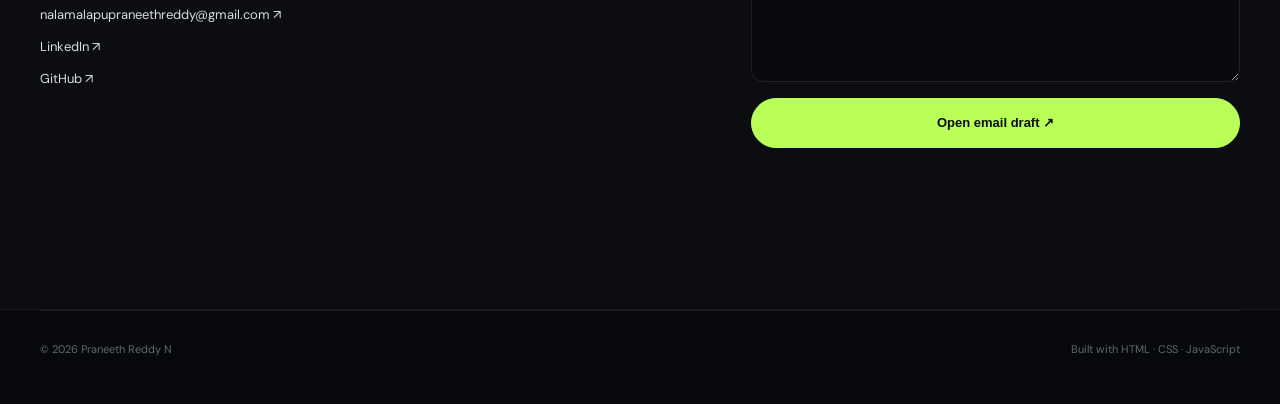
==== commit 90aa8b2e: "Update index.html" ====
--- a/index.html
+++ b/index.html
@@ -4,6 +4,7 @@
 <meta charset="utf-8"><meta name="viewport" content="width=device-width,initial-scale=1">
 <meta name="description" content="Praneeth Reddy N — Embedded + Software Engineer portfolio.">
 <title>Praneeth Reddy N — Embedded + Software Engineer</title>
+<link rel="icon" type="image/png" href="a_clean_modern_flat_minimalist_tech_logo_icon_on.png">
 <link rel="preconnect" href="https://fonts.googleapis.com"><link rel="preconnect" href="https://fonts.gstatic.com" crossorigin>
 <link href="https://fonts.googleapis.com/css2?family=DM+Sans:wght@400;500;600;700&family=Space+Grotesk:wght@400;500;600;700&display=swap" rel="stylesheet">
 <link rel="stylesheet" href="style.css">
@@ -101,4 +102,4 @@
 </main>
 <footer class="footer shell"><span>© <span id="year"></span> Praneeth Reddy N</span><span>Built with HTML · CSS · JavaScript</span></footer>
 <script src="script.js"></script>
-</body></html>+</body></html>
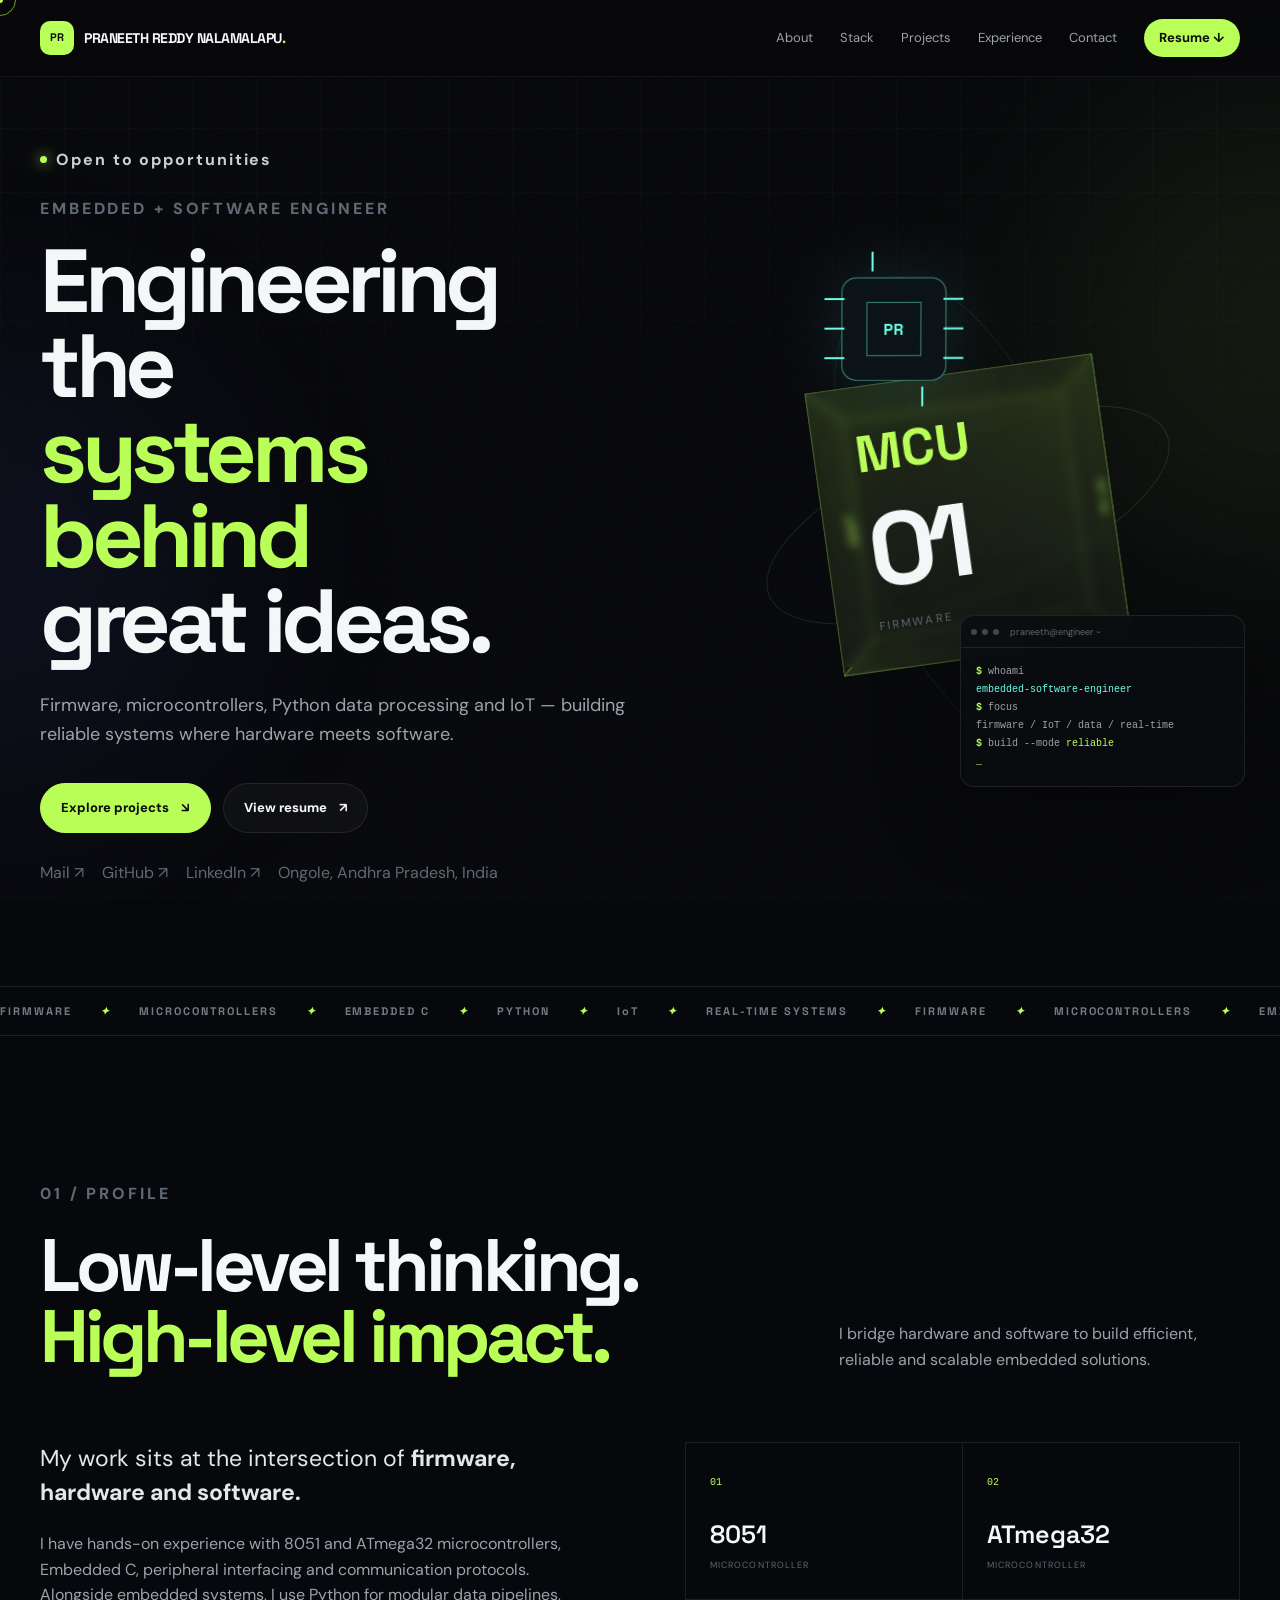
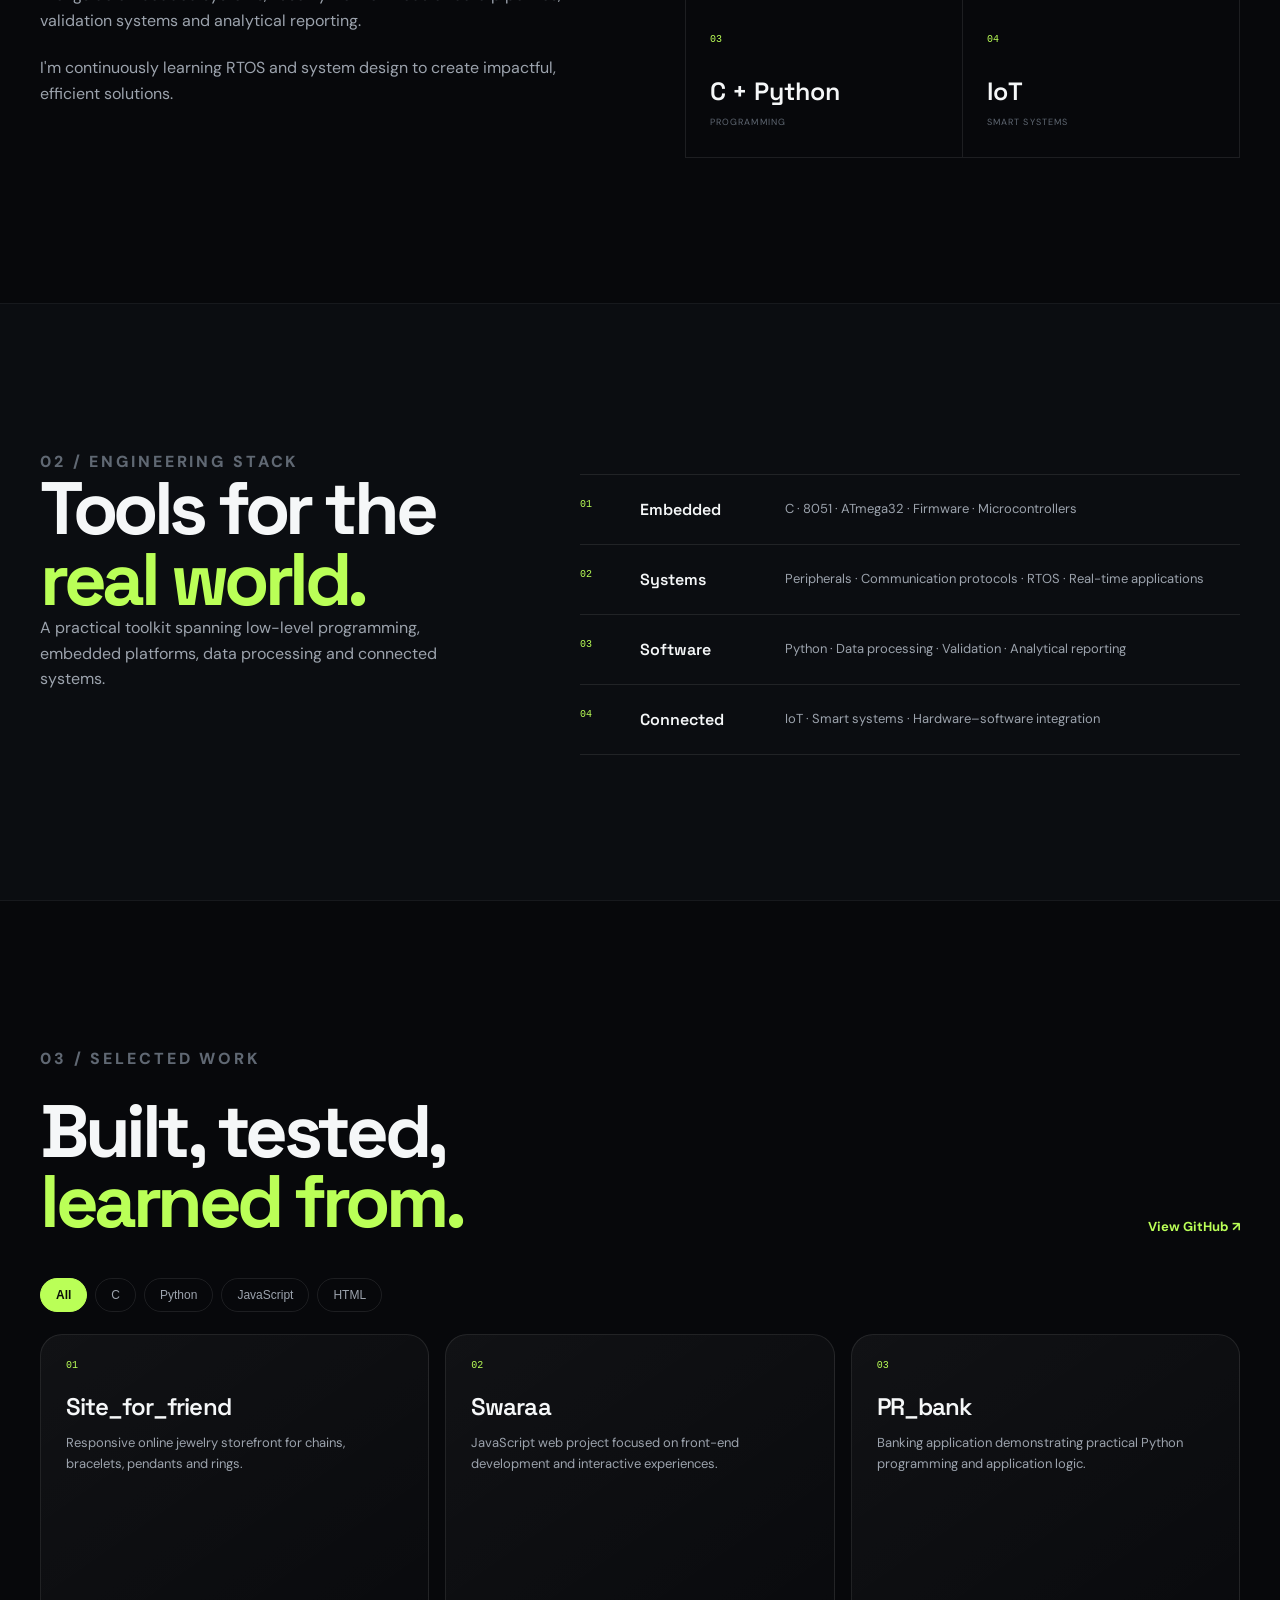
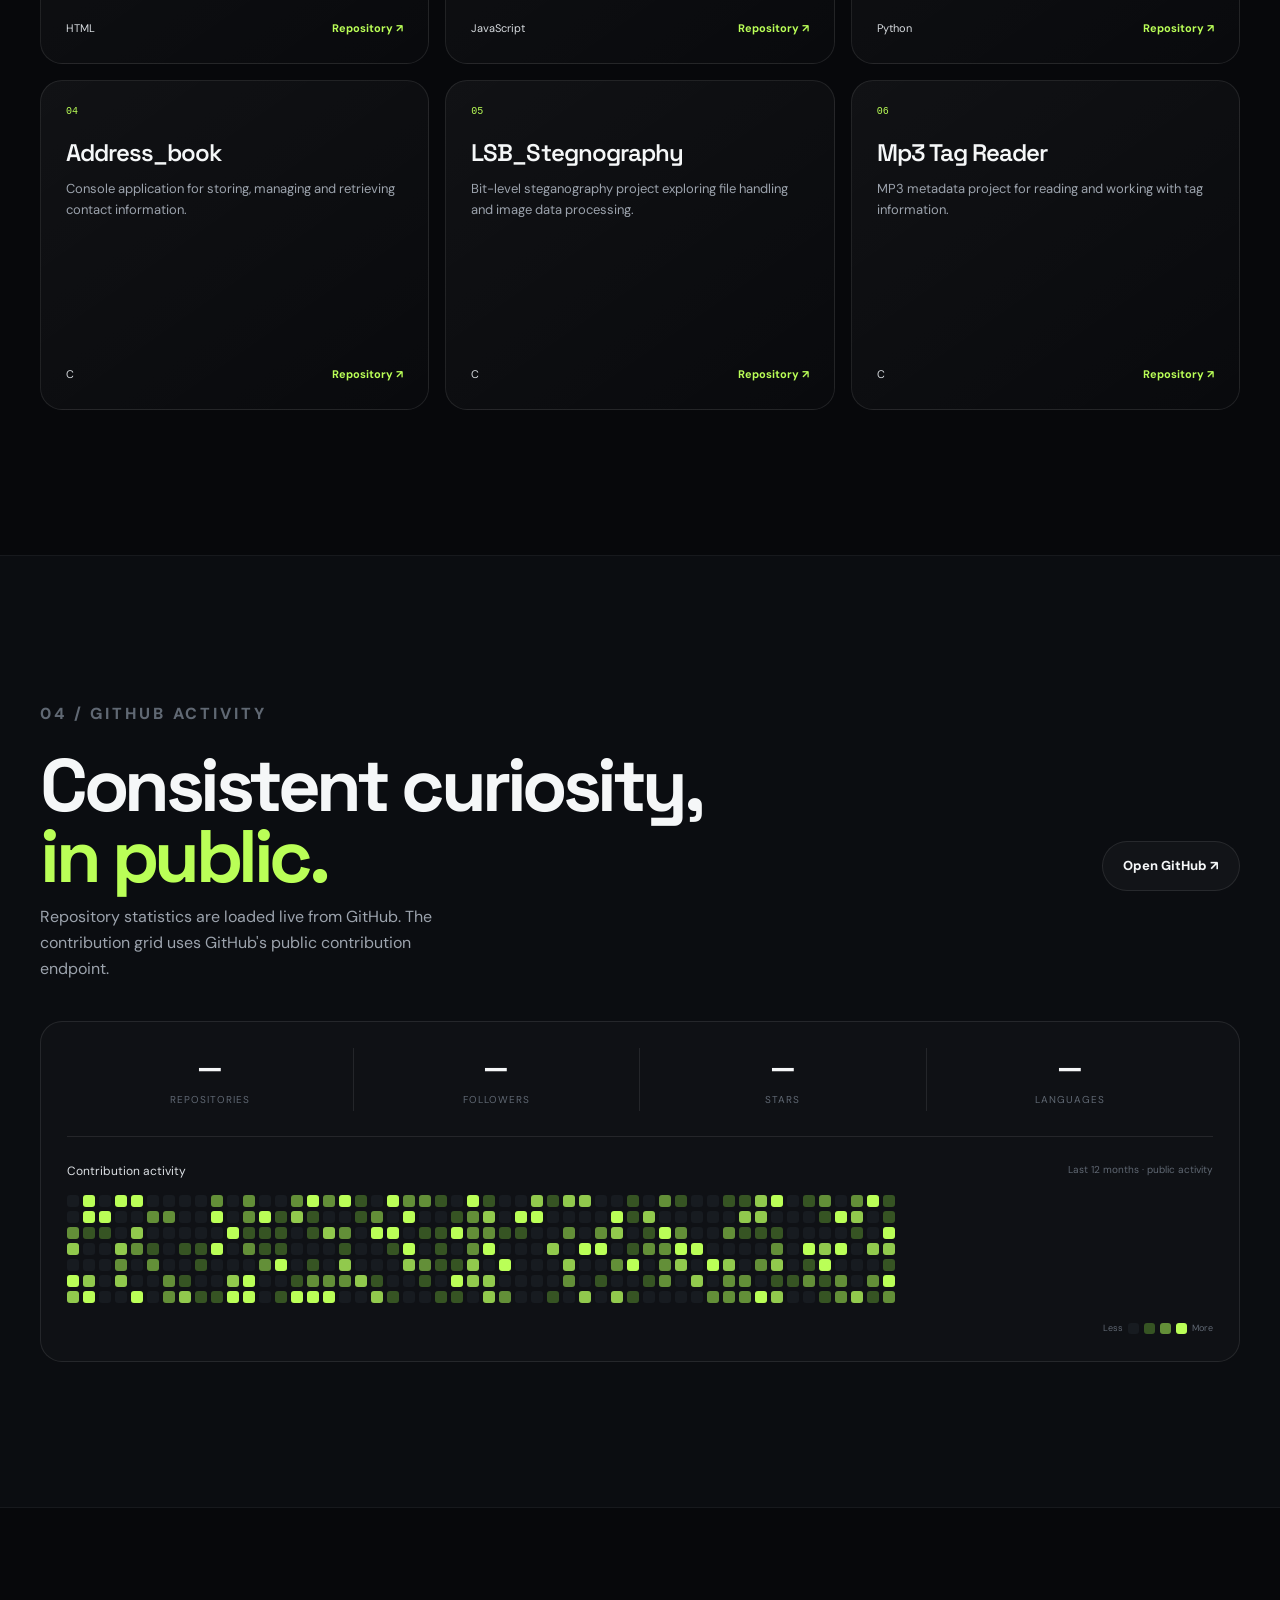
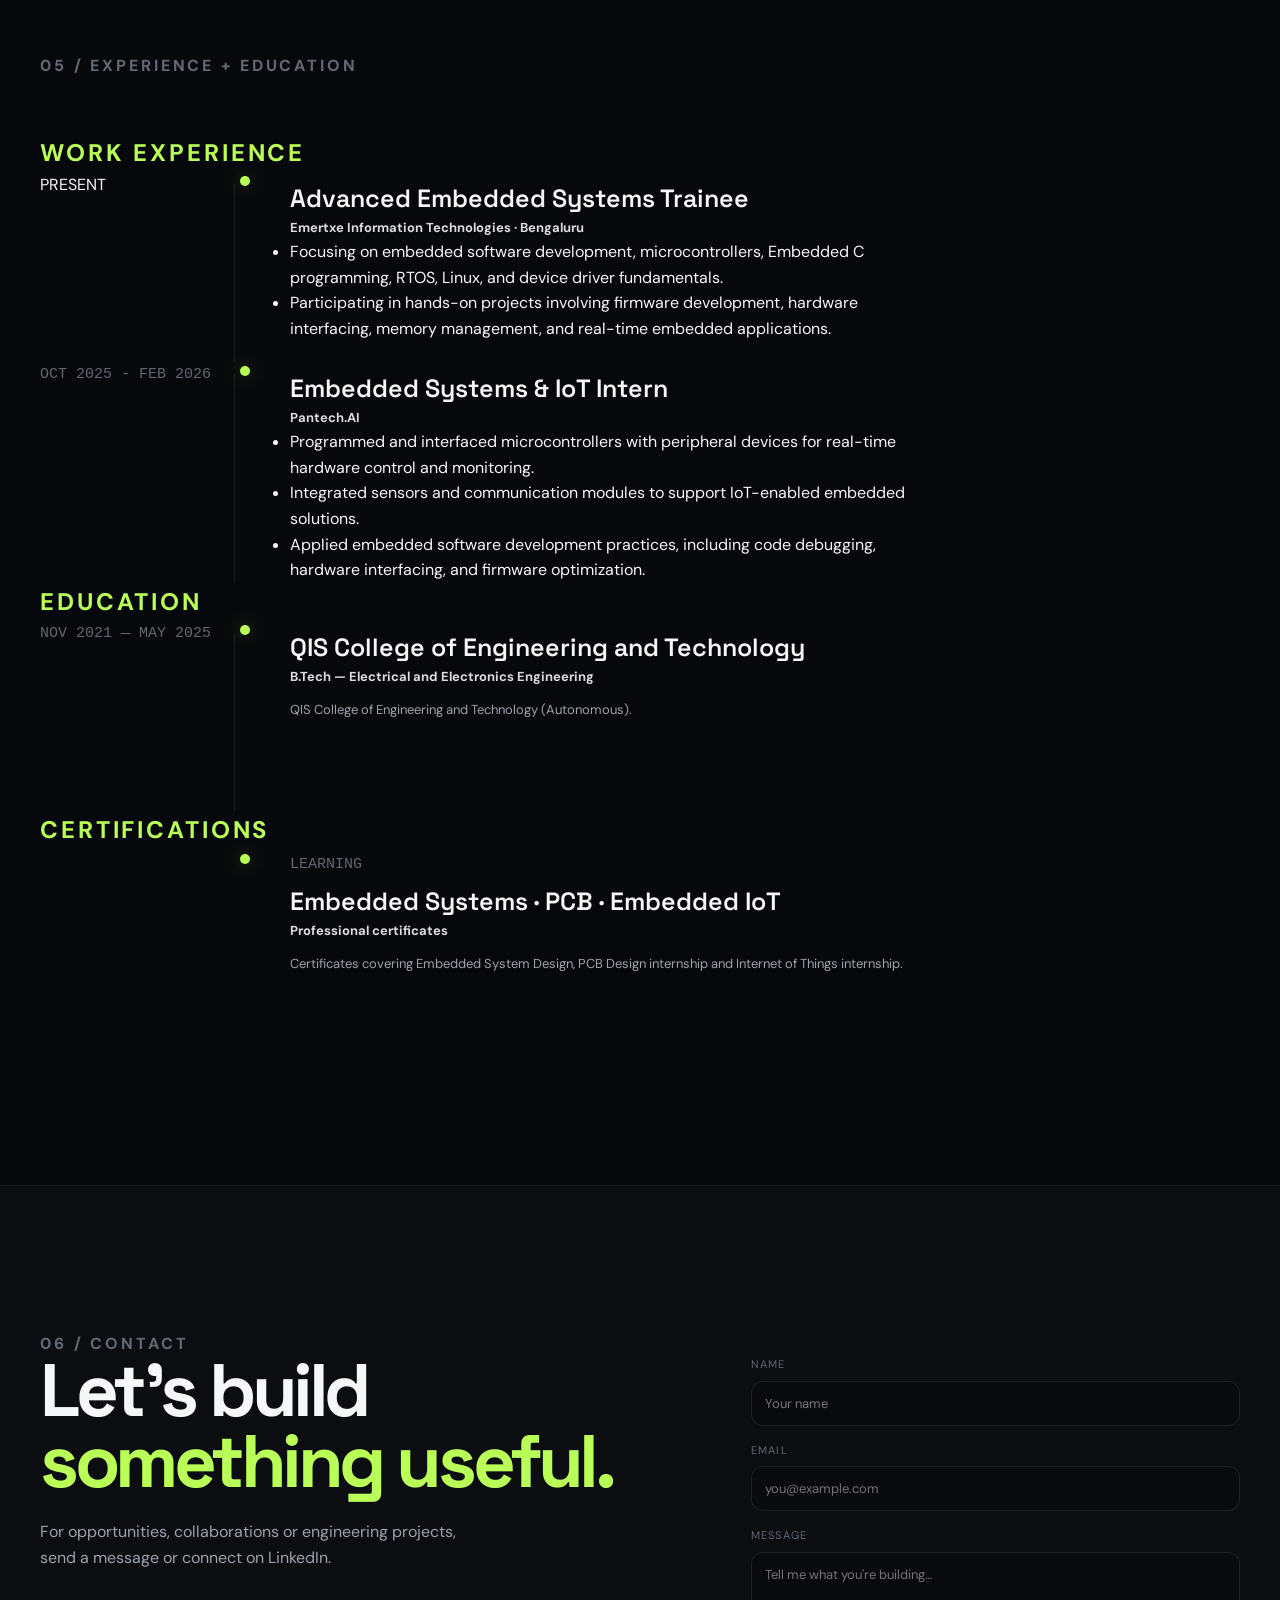
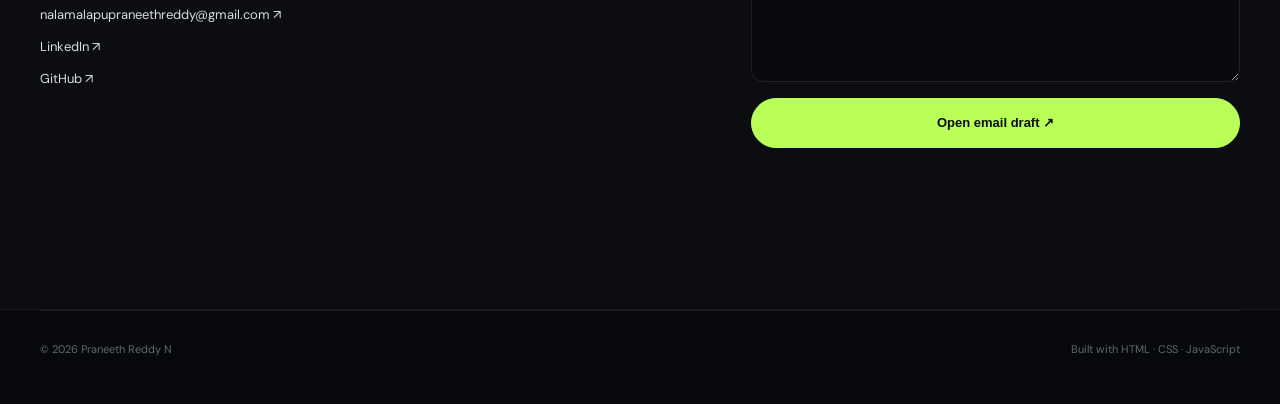
==== commit 8775e120: "Update index.html" ====
--- a/index.html
+++ b/index.html
@@ -4,7 +4,7 @@
 <meta charset="utf-8"><meta name="viewport" content="width=device-width,initial-scale=1">
 <meta name="description" content="Praneeth Reddy N — Embedded + Software Engineer portfolio.">
 <title>Praneeth Reddy N — Embedded + Software Engineer</title>
-<link rel="icon" type="image/png" href="a_clean_modern_flat_minimalist_tech_logo_icon_on.png">
+<link rel="icon" type="image/png" href="portfolio.png">
 <link rel="preconnect" href="https://fonts.googleapis.com"><link rel="preconnect" href="https://fonts.gstatic.com" crossorigin>
 <link href="https://fonts.googleapis.com/css2?family=DM+Sans:wght@400;500;600;700&family=Space+Grotesk:wght@400;500;600;700&display=swap" rel="stylesheet">
 <link rel="stylesheet" href="style.css">
